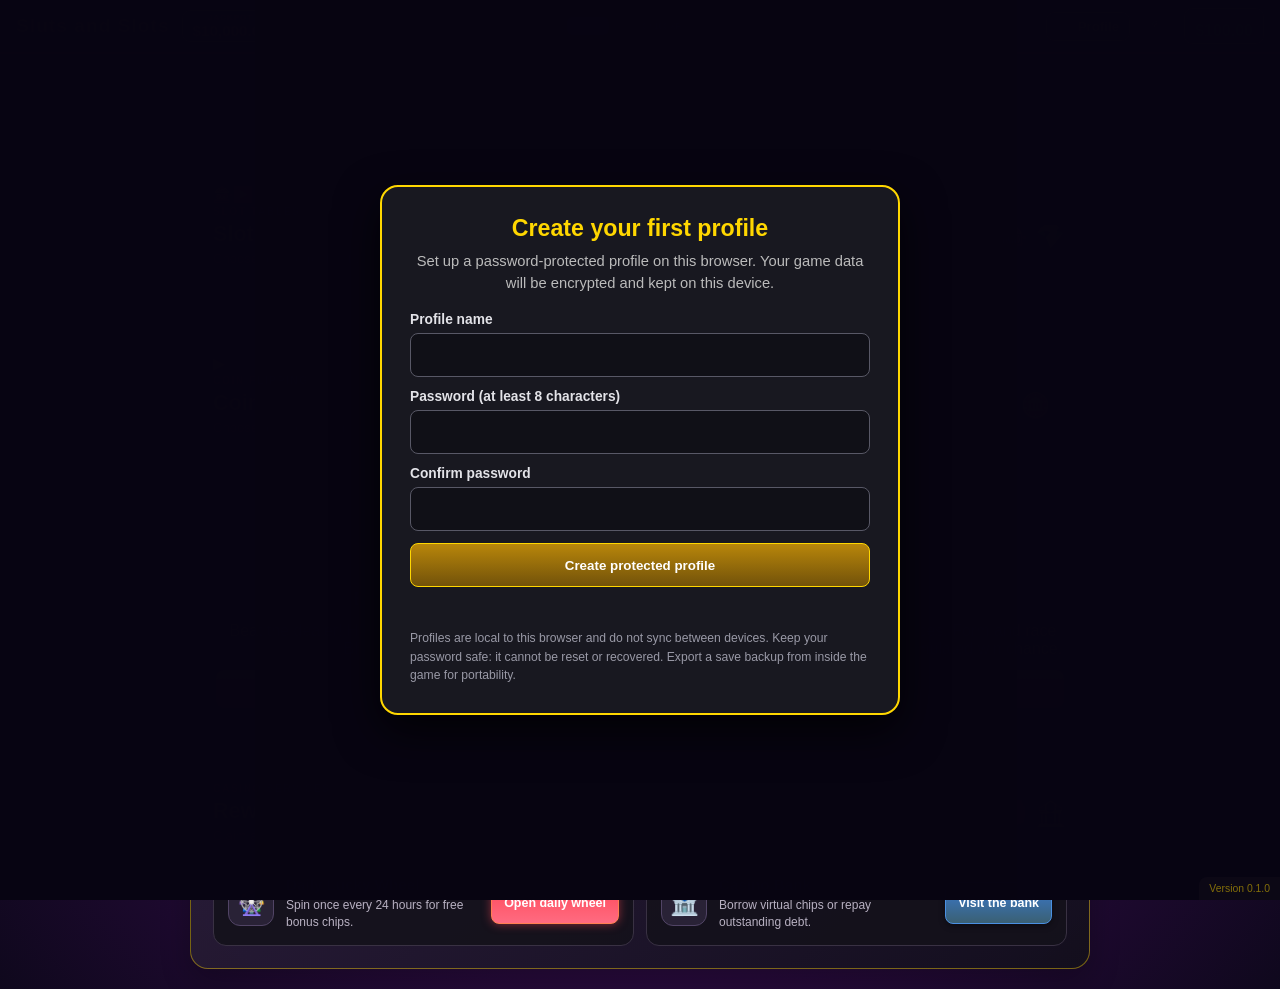
==== index.html @ 68a8cbb8 "version corner" ====
<!DOCTYPE html>
<html lang="en">
<head>
  <!-- Keep the public entry point at the repository root for GitHub Pages. Deferred scripts execute in this order after HTML parsing, so each global API exists before its dependants and before app.js boots. -->
  <meta charset="UTF-8">
  <meta name="viewport" content="width=device-width, initial-scale=1.0, maximum-scale=1.0, user-scalable=no">
  <title>S&S Casino Hub — Simulated Racing</title>
  <link rel="stylesheet" href="src/css/style.css?v=coin-room-20261018">
  <script src="src/js/models.js?v=local-games-20261018" defer></script>
  <script src="src/js/local-save.js?v=local-games-20261018" defer></script>
  <script src="src/js/profiles.js?v=local-games-20261018" defer></script>
  <script src="src/js/race-engine.js?v=local-games-20261018" defer></script>
  <script src="src/js/slot-bet-rules.js?v=local-games-20261018" defer></script>
  <script src="src/js/slot-templates.js?v=slot-themes-20261016" defer></script>
  <script src="src/js/slot-outcomes.js?v=local-games-20261018" defer></script>
  <script src="src/js/game-rules.js?v=local-games-20261018" defer></script>
  <script src="src/js/accomplishments.js?v=local-games-20261018" defer></script>
  <script src="src/js/app.js?v=local-games-20261018" defer></script>
</head>
<body>

  <!-- Fullscreen Particle FX Canvas -->
  <canvas id="fx-canvas"></canvas>

  <div id="startup-overlay" class="startup-overlay" role="status" aria-live="polite">
    <div class="startup-card">
      <span class="startup-spinner" aria-hidden="true"></span>
      <span id="startup-message">Loading your local save…</span>
    </div>
  </div>

  <div id="profile-gate" class="profile-gate" role="dialog" aria-modal="true" aria-labelledby="profile-gate-title">
    <div class="profile-card">
      <div id="profile-gate-content"></div>
    </div>
  </div>

  <!-- Global Casino Header -->
  <header class="global-bar">
    <div class="logo-area">
      <div class="logo-title">Sluts and Slots</div>
      <!-- Progressive Jackpot Ticker moved right under the title for compactness -->
      <div class="jackpot-ticker-container">
        <span class="jackpot-label">JACKPOT</span>
        <span id="global-jackpot" class="jackpot-amount">$10,000.00</span>
      </div>
    </div>

    <!-- XP Level & Progress Header Widget -->
    <div class="xp-header-widget">
      <div class="level-badge" id="player-level-badge">LVL 1</div>
      <div class="xp-bar-container">
        <div class="xp-bar-fill" id="xp-bar-fill" style="width: 0%;"></div>
        <span class="xp-bar-text" id="xp-bar-text">0 / 100 XP</span>
      </div>
      <span class="vip-tier-tag" id="vip-tier-tag">BRONZE</span>
    </div>

    <div class="header-right">
      <button id="btn-profile-manager" class="profile-header-btn" type="button" aria-label="Switch local profile">👤 <span id="active-profile-name">Profile</span></button>
      <button id="btn-open-settings" class="icon-btn" type="button" title="Casino Settings">⚙️</button>
      <div class="wallet-display">
        <span class="wallet-label">BALANCE</span>
          <span id="global-balance" class="wallet-amount">$100.00</span>
      </div>
    </div>
  </header>

  <aside id="race-result-notice" class="race-result-notice hidden-view" role="status" aria-live="polite">
    <p id="race-result-notice-text"></p>
    <div class="race-result-actions">
      <button id="btn-view-race-results" class="race-result-action-btn" type="button">View race results</button>
      <button id="btn-dismiss-race-result" class="race-result-dismiss-btn" type="button">Dismiss</button>
    </div>
  </aside>

  <!-- LOCAL SAVE CONTROLS -->
  <div id="modal-local-save" class="modal-overlay hidden-view" role="dialog" aria-modal="true" aria-labelledby="local-save-title">
    <div class="modal-card local-save-modal-card">
      <button id="btn-close-local-save" class="modal-close-btn" type="button" aria-label="Close local save dialog">&times;</button>
      <h2 id="local-save-title">💾 LOCAL SAVE</h2>
      <p class="modal-subtitle">Game progress and preferences stay on this device.</p>
      <div id="local-save-status" class="local-save-status" aria-live="polite" data-state="local">Saved automatically in this browser.</div>
      <div class="local-save-actions">
        <button id="btn-link-save-file" class="local-save-action-btn" type="button">Choose / link a save file</button>
        <button id="btn-export-save" class="local-save-secondary-btn" type="button">Download save backup</button>
        <button id="btn-import-save" class="local-save-secondary-btn" type="button">Import save file</button>
        <button id="btn-recover-legacy-save" class="local-save-secondary-btn hidden-view" type="button">Recover older local profile</button>
        <input id="local-save-import-input" type="file" accept=".json,application/json" hidden>
      </div>
      <p class="local-save-note">Browser saves are automatic on this device. On supported desktop browsers, link a JSON file to keep it updated automatically. Otherwise, download a backup and import it when needed.</p>
    </div>
  </div>

  <!-- DAILY WHEEL MODAL OVERLAY -->
  <div id="modal-wheel" class="modal-overlay hidden-view">
    <div class="modal-card wheel-modal-card">
      <button id="btn-close-wheel" class="modal-close-btn">&times;</button>
      <h2>🎡 DAILY LUCKY WHEEL</h2>
      <p class="modal-subtitle">Spin once every 24 hours to claim free bonus chips!</p>

      <div class="wheel-stage-container">
        <div class="wheel-pointer">▼</div>
        <canvas id="wheel-canvas" width="320" height="320"></canvas>
      </div>

      <div class="wheel-action-area">
        <div id="wheel-cooldown-timer" class="cooldown-badge hidden-view">NEXT SPIN IN: 23:59:59</div>
        <button id="btn-spin-wheel" class="spin-wheel-btn">SPIN WHEEL NOW</button>
      </div>
    </div>
  </div>

  <!-- SETTINGS MODAL OVERLAY -->
  <div id="modal-settings" class="modal-overlay hidden-view">
    <div class="modal-card">
      <button id="btn-close-settings" class="modal-close-btn">&times;</button>
      <h2>⚙️ CASINO SETTINGS</h2>
      <p class="modal-subtitle">Customize sound effects and visual appearance.</p>

      <div class="settings-section">
        <h3>🔊 AUDIO MIXER</h3>
        <div class="setting-row">
          <label for="slider-volume">Master Volume</label>
          <div class="volume-control">
            <input type="range" id="slider-volume" min="0" max="100" value="80">
            <span id="volume-display-val">80%</span>
          </div>
        </div>
        <div class="setting-row">
          <label>Mute Sound Effects</label>
          <button id="btn-toggle-mute" class="toggle-btn">MUTE: OFF</button>
        </div>
      </div>

      <div class="settings-section">
        <h3>🎨 VISUAL THEME</h3>
        <div class="theme-selector-grid">
          <button class="theme-btn active-theme" data-theme="vegas">
            <span class="theme-swatch swatch-vegas"></span>
            Vegas Purple
          </button>
          <button class="theme-btn" data-theme="midnight">
            <span class="theme-swatch swatch-midnight"></span>
            Midnight Dark
          </button>
          <button class="theme-btn" data-theme="gold">
            <span class="theme-swatch swatch-gold"></span>
            High Roller Gold
          </button>
          <button class="theme-btn" data-theme="money">
            <span class="theme-swatch swatch-money"></span>
            Money Green
          </button>
        </div>
      </div>

      <div class="settings-section settings-reset-section">
        <h3>🛠️ CASINO DATA</h3> 
        <div class="data-row">
          <p class="settings-reset-note">Local save file import or export. Bind a file to save data to.</p>
          <button id="btn-open-local-save" class="settings-reset-btn reset-data-btn" aria-label="Manage local saves">💾 SAVE</button>
        </div>
        <hr class="settings-hr">
        <div class="data-row">
          <p class="settings-reset-note">Reset your balance, credit, debt, level, XP, and the shared jackpot. Your profile, settings, race progress, and daily-wheel cooldown will stay intact.</p>
          <button id="btn-reset-data" class="reset-data-btn settings-reset-btn" type="button" title="Reset casino data">🔄 Reset casino data</button>
        </div>
      </div>
    </div>
  </div>

  <!-- BANK MODAL OVERLAY -->
  <div id="modal-bank" class="modal-overlay hidden-view">
    <div class="modal-card">
      <button id="btn-close-bank" class="modal-close-btn">&times;</button>
      <h2>🏦 CASINO BANK & LOAN VAULT</h2>
      <p class="modal-subtitle">Borrow extra funds or repay your outstanding debt.</p>

      <div class="bank-stats-grid">
        <div class="bank-stat-card">
          <span class="stat-label">OUTSTANDING DEBT</span>
          <span id="bank-debt-display" class="stat-value debt-color">$0.00</span>
        </div>
        <div class="bank-stat-card">
          <span class="stat-label">CREDIT LIMIT</span>
          <span id="bank-credit-display" class="stat-value">$2,000.00</span>
        </div>
        <div class="bank-stat-card">
          <span class="stat-label">INTEREST RATE</span>
          <span class="stat-value">10%</span>
        </div>
      </div>

      <div class="bank-actions-container">
        <div class="bank-action-box">
          <h3>BORROW CASH</h3>
          <p>Get instant chip credit (10% flat fee added to debt).</p>
          <div class="action-inputs">
            <button class="btn-preset-loan" data-amount="100">+$100</button>
            <button class="btn-preset-loan" data-amount="250">+$250</button>
            <button class="btn-preset-loan" data-amount="500">+$500</button>
          </div>
        </div>

        <div class="bank-action-box">
          <h3>REPAY DEBT</h3>
          <p>Deduct debt balance from your current wallet.</p>
          <div class="action-inputs">
            <button id="btn-repay-100" class="btn-repay">Pay $100</button>
            <button id="btn-repay-all" class="btn-repay btn-repay-max">Pay All Debt</button>
          </div>
        </div>
      </div>
    </div>
  </div>

  <main id="app-container">
    
    <!-- The lobby groups every slot choice in one dedicated room; the general game grid below is reserved for non-slot tables. -->
    <section id="view-lobby" class="view-screen active-view">
      <div class="lobby-header">
        <h2>SELECT A ROOM</h2>
        <p>Pick a room to travel to.</p>
      </div>

      <section class="lobby-slot-room" aria-labelledby="slot-room-title">
        <details>
          <summary>
            <div class="lobby-slot-room-heading">
              <div>
                <p class="lobby-room-kicker">SLOT TABLES</p>
                <h3 id="slot-room-title">Slot Room</h3>
                <p>Choose a three-reel or five-reel machine and its stake level.</p>
              </div>
              <span class="lobby-room-emblem" aria-hidden="true">🎰 💎</span>
            </div>
          </summary>
          <div class="slot-room-grid">
          <!-- The two original high-stakes tables stay hand-authored; themed catalog tables are added to this same grid by slot-templates.js. -->
          <article class="game-card">
            <div class="card-icon" aria-hidden="true">🎰</div>
            <h3>Classic 3-Reel</h3>
            <p>High stakes: $5 minimum. Traditional 3-reel slot machine with wild payouts.</p>
            <button class="play-btn" type="button" data-game="classic-slots">PLAY NOW</button>
          </article>
          <article class="game-card">
            <div class="card-icon" aria-hidden="true">💎</div>
            <h3>5-Reel Gem Quest</h3>
            <p>High stakes: $5 minimum. Five reels, Free Spins, Sticky Wilds &amp; Jackpot.</p>
            <button class="play-btn" type="button" data-game="5reel-slots">PLAY NOW</button>
          </article>
        </div>
        </details>
      </section>

      <!-- These cards intentionally exclude all slot games; their launch buttons share one data-game navigation contract. -->
      <section class="lobby-coin-room" aria-labelledby="coin-room-title">
        <details>
          <summary>
            <div class="lobby-coin-room-heading">
              <div>
                <p class="lobby-room-kicker">COIN FLIPPING</p>
                <h3 id="coin-room-title">Coin Flip Room</h3>
                <p>Choose a three-coin or single-coin game.</p>
              </div>
              <span class="lobby-room-emblem" aria-hidden="true">🪙</span>
            </div>
          </summary>
          <div class="game-grid">
            <!-- Coin Toss Card -->
            <div class="game-card">
              <div class="card-icon">🪙</div>
              <h3>High Roller Coin Toss</h3>
              <p>Double or nothing! Flip the gold coin for instant 2x payouts.</p>
              <button class="play-btn" data-game="coin-toss">PLAY NOW</button>
            </div>
            <div class="game-card">
              <div class="card-icon" aria-hidden="true">3×</div>
              <h3>Three Coin Toss</h3>
              <p>Predict all three coins. Match 2 for 1.5× or all 3 for 3× total return.</p>
              <button class="play-btn" data-game="three-coin-toss">PLAY NOW</button>
            </div>
          </div>
        </details>
      </section>

      <div class="game-grid">
        <!-- Blackjack 21 Card -->
        <div class="game-card">
          <div class="card-icon">🃏</div>
          <h3>Blackjack 21</h3>
          <p>Beat the dealer! Hit, Stand, or Double Down for 3:2 Blackjack payouts.</p>
          <button class="play-btn" data-game="blackjack">PLAY NOW</button>
        </div>

        <!-- Race Card -->
        <div class="game-card">
          <div class="card-icon">🏁</div>
          <h3>Racing</h3>
          <p>Back a horse or car in daytime races. Form and race experience affect each runner's simulated win chance.</p>
          <button class="play-btn" data-game="horse-racing">RACE NOW</button>
        </div>
      </div>

      <section class="lobby-services-room" aria-labelledby="lobby-services-title">
        <div class="lobby-services-heading">
          <div>
            <p class="lobby-room-kicker">CASINO SERVICES</p>
            <h3 id="lobby-services-title">Rewards &amp; Banking Room</h3>
            <p>Claim a daily bonus or manage your virtual-chip credit.</p>
          </div>
          <span class="lobby-room-emblem" aria-hidden="true">🎁 🏦</span>
        </div>
        <div class="lobby-service-grid">
          <article class="lobby-service-card">
            <span class="lobby-service-icon" aria-hidden="true">🎡</span>
            <div class="lobby-service-copy">
              <h4>Daily Lucky Wheel</h4>
              <p>Spin once every 24 hours for free bonus chips.</p>
            </div>
            <button id="btn-open-wheel" class="lobby-service-btn wheel-header-btn" type="button" aria-haspopup="dialog" aria-controls="modal-wheel">Open daily wheel</button>
          </article>
          <article class="lobby-service-card">
            <span class="lobby-service-icon" aria-hidden="true">🏦</span>
            <div class="lobby-service-copy">
              <h4>Casino Bank</h4>
              <p>Borrow virtual chips or repay outstanding debt.</p>
            </div>
            <button id="btn-open-bank" class="lobby-service-btn bank-btn" type="button" aria-haspopup="dialog" aria-controls="modal-bank">Visit the bank</button>
          </article>
        </div>
      </section>
    </section>

    <!-- LOCAL SIMULATED RACING VIEW -->
    <section id="view-horse-racing" class="view-screen hidden-view">
      <button class="back-lobby-btn" type="button">⬅ BACK TO LOBBY</button>
      <div class="slot-machine race-machine">
        <div class="header race-header">
          <h1 id="race-title">Horse Racing</h1>
          <p class="race-local-note">A race every hour from 7 AM–9 PM local time, alternating horse and car • previews and betting open 45 minutes before each start • bets close 5 minutes before • closed overnight • virtual chips only</p>
          <div class="race-mode-switch" role="group" aria-label="Alternating hourly race schedule">
            <span data-race-type="horse">🏇 Horse Racing · 7 AM, then every 2 hours</span>
            <span data-race-type="car">🏎️ Car Racing · 8 AM, then every 2 hours</span>
          </div>
          <div id="race-status" class="status-banner status-spinning" role="status" aria-live="polite">Loading the next local race…</div>
        </div>

        <div class="race-info-strip" aria-label="Race details">
          <div class="race-info-item"><span>BETTING FOR</span><strong id="race-number">—</strong></div>
          <div class="race-info-item"><span>PHASE</span><strong id="race-phase-label">—</strong></div>
          <div class="race-info-item"><span>STARTS IN</span><strong id="race-countdown">—</strong></div>
          <div class="race-info-item"><span>NEXT LOCAL START</span><strong id="race-start-time">—</strong></div>
          <!--<div class="race-info-item"><span>SPRINT LENGTH</span><strong id="race-duration">—</strong></div>-->
        </div>

        <div class="race-stage">
          <div class="race-track-heading"><span id="race-track-caption">NEXT RACE PREVIEW</span><span class="race-finish-label">FINISH</span></div>
          <div id="race-track" class="race-track" aria-label="Animated simulated race track"></div>
        </div>

        <div class="race-betting-panel">
          <div class="race-panel-heading">
            <h2>Choose a winner</h2>
            <p id="race-target-text">Choose a runner. Betting closes five minutes before the race starts.</p>
          </div>
          <div id="race-runner-list" class="race-runner-list" role="group" aria-label="Choose a horse to win"></div>
        </div>

        <div class="dashboard race-dashboard">
          <div class="card">
            <span class="label">Win Bet</span>
            <div class="bet-controls">
              <button id="btn-race-minus" class="btn-small" type="button" aria-label="Decrease race bet">−</button>
              <span id="race-bet-display" class="value">$10.00</span>
              <button id="btn-race-plus" class="btn-small" type="button" aria-label="Increase race bet">+</button>
            </div>
          </div>
          <div class="card race-return-card">
            <span class="label">Potential total return</span>
            <span id="race-estimated-return" class="value">$0.00</span>
          </div>
        </div>

        <div class="actions race-actions">
          <button id="btn-race-clear" class="btn-small" type="button">Clear bet</button>
          <button id="btn-race-max" class="max-btn" type="button">MAX BET</button>
          <button id="btn-race-bet" class="spin-btn" type="button" disabled>SELECT A HORSE</button>
        </div>
        <p id="race-ticket-note" class="race-ticket-note" role="status" aria-live="polite">One open ticket at a time across both circuits. Your stake is virtual chips only.</p>
        <p class="race-odds-note">Horse races field 6 runners and car races field 8 from expanding stables. Starts and wins affect future simulated ability and displayed win chances. Odds show total return including your stake. Race schedules and results use this device's local clock; there is no live sports feed.</p>
      </div>
    </section>

    <!-- BLACKJACK 21 VIEW -->
    <section id="view-blackjack" class="view-screen hidden-view">
      <button class="back-lobby-btn">⬅ BACK TO LOBBY</button>
      
      <div class="slot-machine blackjack-table">
        <div class="header">
          <h1>Blackjack 21</h1>
          <div id="status-bj" class="status-banner">PLACE YOUR BET TO DEAL</div>
        </div>

        <!-- Felt Play Table Area -->
        <div class="felt-table">
          <!-- Dealer Area -->
          <div class="hand-section">
            <div class="hand-header">
              <span>DEALER HAND</span>
              <span id="bj-dealer-score" class="score-badge">0</span>
            </div>
            <div id="bj-dealer-cards" class="cards-container"></div>
          </div>

          <!-- Divider Line -->
          <div class="table-divider"><span>BLACKJACK PAYS 3 TO 2 — DEALER MUST STAND ON 17</span></div>

          <!-- Player Area -->
          <div class="hand-section">
            <div class="hand-header">
              <span>YOUR HAND</span>
              <span id="bj-player-score" class="score-badge">0</span>
            </div>
            <div id="bj-player-cards" class="cards-container"></div>
          </div>
        </div>

        <!-- Controls Dashboard -->
        <div class="dashboard">
          <div class="card">
            <span class="label">Current Bet</span>
            <div class="bet-controls">
              <button id="btn-bj-minus" class="btn-small">-</button>
              <span id="bet-bj-display" class="value">$10</span>
              <button id="btn-bj-plus" class="btn-small">+</button>
              <button id="btn-bj-max" class="max-btn" type="button">MAX</button>
              <button id="btn-bj-clear" class="btn-small" type="button">Clear bet</button>
            </div>
          </div>
        </div>

        <div class="actions">
          <button id="btn-bj-deal" class="spin-btn">DEAL HAND</button>
          <button id="btn-bj-hit" class="action-btn-green hidden-view">HIT</button>
          <button id="btn-bj-stand" class="action-btn-red hidden-view">STAND</button>
          <button id="btn-bj-double" class="action-btn-gold hidden-view">DOUBLE DOWN</button>
        </div>
      </div>
    </section>

    <!-- COIN TOSS ROOM -->
    <section id="view-coin-toss" class="view-screen hidden-view">
      <button class="back-lobby-btn">⬅ BACK TO LOBBY</button>
      
      <div class="slot-machine coin-toss-machine">
        <div class="header">
          <h1>Coin Toss</h1>
          <div id="status-coin" class="status-banner">PICK HEADS OR TAILS</div>
        </div>

        <div class="coin-stage">
          <div id="coin-element" class="coin">
            <div class="coin-face coin-heads">🪙<br><span>HEADS</span></div>
            <div class="coin-face coin-tails">👑<br><span>TAILS</span></div>
          </div>
        </div>

        <div class="choice-selector">
          <button id="btn-pick-heads" data-coin-index="0" data-coin-choice="HEADS" class="choice-btn active-choice">HEADS (2x)</button>
          <button id="btn-pick-tails" data-coin-index="0" data-coin-choice="TAILS" class="choice-btn">TAILS (2x)</button>
        </div>

        <div class="dashboard">
          <div class="card">
            <span class="label">Current Bet</span>
            <div class="bet-controls">
              <button id="btn-coin-minus" class="btn-small">-</button>
              <span id="bet-coin-display" class="value">$10</span>
              <button id="btn-coin-plus" class="btn-small">+</button>
              <button id="btn-coin-clear" class="btn-small" type="button">Clear bet</button>
            </div>
          </div>
        </div>

        <div class="actions">
          <button id="btn-coin-max" class="max-btn">MAX</button>
          <button id="btn-coin-flip" class="spin-btn">FLIP COIN</button>
        </div>
      </div>
    </section>
    
    <section id="view-three-coin-toss" class="view-screen hidden-view">
      <button class="back-lobby-btn">⬅ BACK TO LOBBY</button>
      
      <div class="slot-machine three-coin-toss-machine">
        <div class="header">
          <h1>3x Coin Toss</h1>
          <div id="status-three-coin" class="status-banner">PREDICT ALL THREE COINS</div>
        </div>

        <div class="three-coin-stage">
          <div id="coin-a-element" class="coin">
            <div class="coin-face coin-heads">🪙<br><span>HEADS</span></div>
            <div class="coin-face coin-tails">👑<br><span>TAILS</span></div>
          </div>
          <div id="coin-b-element" class="coin">
            <div class="coin-face coin-heads">🪙<br><span>HEADS</span></div>
            <div class="coin-face coin-tails">👑<br><span>TAILS</span></div>
          </div>
          <div id="coin-c-element" class="coin">
            <div class="coin-face coin-heads">🪙<br><span>HEADS</span></div>
            <div class="coin-face coin-tails">👑<br><span>TAILS</span></div>
          </div>
        </div>

        <p class="game-rules-note">Predict each coin, then flip all three. 0–1 correct: no return. 2 correct: 1.5× total return. 3 correct: 3× total return. Returns include your stake; the payout doubles from 2 to 3 correct.</p>
        <div class="three-coin-choices">
          <fieldset><legend>Coin 1</legend><button type="button" class="choice-btn" data-coin-index="0" data-coin-choice="HEADS" aria-pressed="false">Heads</button><button type="button" class="choice-btn" data-coin-index="0" data-coin-choice="TAILS" aria-pressed="false">Tails</button></fieldset>
          <fieldset><legend>Coin 2</legend><button type="button" class="choice-btn" data-coin-index="1" data-coin-choice="HEADS" aria-pressed="false">Heads</button><button type="button" class="choice-btn" data-coin-index="1" data-coin-choice="TAILS" aria-pressed="false">Tails</button></fieldset>
          <fieldset><legend>Coin 3</legend><button type="button" class="choice-btn" data-coin-index="2" data-coin-choice="HEADS" aria-pressed="false">Heads</button><button type="button" class="choice-btn" data-coin-index="2" data-coin-choice="TAILS" aria-pressed="false">Tails</button></fieldset>
        </div>
        <div class="dashboard">
          <div class="card">
            <span class="label">Current Bet</span>
            <div class="bet-controls">
              <button id="btn-three-coin-minus" class="btn-small">-</button>
              <span id="bet-three-coin-display" class="value">$10</span>
              <button id="btn-three-coin-plus" class="btn-small">+</button>
              <button id="btn-three-coin-clear" class="btn-small">Clear Bet</button>
            </div>
          </div>
        </div>

        <div class="actions">
          <button id="btn-three-coin-max" class="max-btn">MAX</button>
          <button id="btn-three-coin-flip" class="spin-btn">FLIP COINS</button>
        </div>
      </div>
    </section>


    <!-- 5-REEL SLOTS VIEW -->
    <section id="view-5reel-slots" class="view-screen hidden-view">
      <button class="back-lobby-btn">⬅ BACK TO LOBBY</button>
      
      <div class="slot-machine slot-5reel">
        <div class="header">
          <h1>Gem Quest 5x3</h1>
          <p class="slot-theme-stakes">HIGH STAKES · $5 MINIMUM</p>
          <div id="status-5reel" class="status-banner" data-slot-status>PRESS SPIN TO PLAY</div>
        </div>

        <div id="bonus-hud-5reel" class="bonus-hud hidden-view" data-slot-bonus-hud>
          <div class="bonus-stat">FREE SPINS: <span id="fs-remaining-count" data-slot-fs-count>0</span></div>
          <div class="bonus-stat">BONUS WIN: <span id="fs-total-win" data-slot-fs-win>$0.00</span></div>
        </div>

        <div class="reels-viewport-5reel">
          <div class="reel-5reel" id="reel5-0"><div class="strip"></div></div>
          <div class="reel-5reel" id="reel5-1"><div class="strip"></div></div>
          <div class="reel-5reel" id="reel5-2"><div class="strip"></div></div>
          <div class="reel-5reel" id="reel5-3"><div class="strip"></div></div>
          <div class="reel-5reel" id="reel5-4"><div class="strip"></div></div>
        </div>

        <div class="dashboard">
          <div class="card">
            <span class="label">Total stake · 10 paylines</span>
            <div class="bet-controls">
              <button id="btn5-minus" class="btn-small" data-slot-minus type="button" aria-label="Decrease bet">-</button>
              <span id="bet5-display" class="value" data-slot-bet>$10.00</span>
              <button id="btn5-plus" class="btn-small" data-slot-plus type="button" aria-label="Increase bet">+</button>
            </div>
          </div>
        </div>

        <div class="actions">
          <button id="btn5-max" class="max-btn" data-slot-max type="button">MAX</button>
          <button id="btn5-spin" class="spin-btn" data-slot-spin type="button">SPIN</button>
        </div>
      </div>
    </section>

    <!-- CLASSIC SLOTS VIEW -->
    <section id="view-classic-slots" class="view-screen hidden-view">
      <button class="back-lobby-btn">⬅ BACK TO LOBBY</button>
      
      <div class="slot-machine">
        <div class="header">
          <h1>Classic 3-Reel</h1>
          <p class="slot-theme-stakes">HIGH STAKES · $5 MINIMUM</p>
          <div id="status" class="status-banner" data-slot-status>PRESS SPIN TO PLAY</div>
        </div>

        <div class="reels-viewport">
          <div class="payline-overlay"></div>
          <div class="reel" id="reel-0"><div class="strip"></div></div>
          <div class="reel" id="reel-1"><div class="strip"></div></div>
          <div class="reel" id="reel-2"><div class="strip"></div></div>
        </div>

        <div class="dashboard">
          <div class="card">
            <span class="label">Current Bet</span>
            <div class="bet-controls">
              <button id="btn-minus" class="btn-small" data-slot-minus type="button" aria-label="Decrease bet">-</button>
              <span id="bet-display" class="value" data-slot-bet>$10.00</span>
              <button id="btn-plus" class="btn-small" data-slot-plus type="button" aria-label="Increase bet">+</button>
            </div>
          </div>
        </div>

        <div class="actions">
          <button id="btn-max" class="max-btn" data-slot-max type="button">MAX</button>
          <button id="btn-spin" class="spin-btn" data-slot-spin type="button">SPIN</button>
        </div>
      </div>
    </section>

  </main>

  <template id="slot-template-classic">
    <section>
      <button class="back-lobby-btn" type="button">⬅ BACK TO LOBBY</button>
      <div class="slot-machine theme-slot-machine">
        <div class="header">
          <h1 data-slot-title></h1>
          <p class="slot-theme-stakes" data-slot-stakes></p>
          <div class="status-banner" data-slot-status role="status" aria-live="polite"></div>
        </div>
        <div class="reels-viewport">
          <div class="payline-overlay"></div>
          <div class="reel"><div class="strip"></div></div>
          <div class="reel"><div class="strip"></div></div>
          <div class="reel"><div class="strip"></div></div>
        </div>
        <div class="dashboard">
          <div class="card">
            <span class="label">Total stake · 5 paylines</span>
            <div class="bet-controls">
              <button class="btn-small" data-slot-minus type="button" aria-label="Decrease bet">−</button>
              <span class="value" data-slot-bet></span>
              <button class="btn-small" data-slot-plus type="button" aria-label="Increase bet">+</button>
            </div>
          </div>
        </div>
        <div class="actions">
          <button class="max-btn" data-slot-max type="button">MAX</button>
          <button class="spin-btn" data-slot-spin type="button">SPIN</button>
        </div>
      </div>
    </section>
  </template>

  <template id="slot-template-gem-quest">
    <section>
      <button class="back-lobby-btn" type="button">⬅ BACK TO LOBBY</button>
      <div class="slot-machine slot-5reel theme-slot-machine">
        <div class="header">
          <h1 data-slot-title></h1>
          <p class="slot-theme-stakes" data-slot-stakes></p>
          <div class="status-banner" data-slot-status role="status" aria-live="polite"></div>
        </div>
        <div class="bonus-hud hidden-view" data-slot-bonus-hud>
          <div class="bonus-stat">FREE SPINS: <span data-slot-fs-count>0</span></div>
          <div class="bonus-stat">BONUS WIN: <span data-slot-fs-win>$0.00</span></div>
        </div>
        <div class="reels-viewport-5reel">
          <div class="reel-5reel"><div class="strip"></div></div>
          <div class="reel-5reel"><div class="strip"></div></div>
          <div class="reel-5reel"><div class="strip"></div></div>
          <div class="reel-5reel"><div class="strip"></div></div>
          <div class="reel-5reel"><div class="strip"></div></div>
        </div>
        <div class="dashboard">
          <div class="card">
            <span class="label">Total stake · 10 paylines</span>
            <div class="bet-controls">
              <button class="btn-small" data-slot-minus type="button" aria-label="Decrease bet">−</button>
              <span class="value" data-slot-bet></span>
              <button class="btn-small" data-slot-plus type="button" aria-label="Increase bet">+</button>
            </div>
          </div>
        </div>
        <div class="actions">
          <button class="max-btn" data-slot-max type="button">MAX</button>
          <button class="spin-btn" data-slot-spin type="button">SPIN</button>
        </div>
      </div>
    </section>
  </template>

  <div class="splash-modal hidden-view" id="splash-modal" role="dialog" aria-modal="true" aria-labelledby="splash-title">
    <img src="assets/splash.png" alt="" class="splash-logo" id="splash-logo" />
    <div class="splash-copy">
      <p class="splash-kicker">Welcome To</p>
      <h1 id="splash-title">Sluts &amp; Slots Casino</h1>
      <p class="splash-tagline">Slots · table games · racing</p>
      <p class="splash-disclaimer">Just-for-fun play</p>
    </div>
    <button class="splash-skip" id="btn-skip-splash" type="button">Skip intro</button>
  </div>

  <footer class="casino-footer">
    <p class="version-corner" id="version-corner">Version 0.1.0</p>
  </footer>

</body>
</html>
---- src/css/style.css ----
/* Theme tokens centralize repeated colors and reel sizes so palette changes do not rewrite every component. */
:root {
  --gold-primary: #ffd700;
  --gold-dark: #b8860b;
  --bg-primary: radial-gradient(circle, #4a0d66 0%, #0f081d 100%);
  --panel-bg: #1e1e24;
  --header-bg: #0a0514;
  --symbol-size-3reel: 90px;
  --symbol-size-5reel: 70px;
  --spin-duration: 1200ms;
  --spin-target-y: 0px;
}

/* Theme overrides replace shared tokens only; components inherit the selected palette automatically. */
body[data-theme="midnight"] {
  --gold-primary: #00d2d3;
  --gold-dark: #00838f;
  --bg-primary: radial-gradient(circle, #1a202c 0%, #0d1117 100%);
  --panel-bg: #161b22;
  --header-bg: #090d12;
}

body[data-theme="gold"] {
  --gold-primary: #ffe066;
  --gold-dark: #cc9900;
  --bg-primary: radial-gradient(circle, #3d2b1f 0%, #170d07 100%);
  --panel-bg: #291c14;
  --header-bg: #120a05;
}

body[data-theme="money"] {
  --gold-primary: #4eec5c;
  --gold-dark: #039634;
  --bg-primary: radial-gradient(circle, #5b7e4f 0%, #1f3d21 100%);
  --panel-bg: #08250d;
  --header-bg: #495b4b;
}

/* A predictable border-box reset makes card dimensions and responsive grids easier to calculate. */
* {
  box-sizing: border-box;
  margin: 0;
  padding: 0;
  font-family: 'Segoe UI', Tahoma, Geneva, Verdana, sans-serif;
}

body {
  background: var(--bg-primary);
  color: #fff;
  min-height: 100vh;
  display: flex;
  flex-direction: column;
  overflow-x: hidden;
  transition: background 0.3s ease;
}

#fx-canvas {
  position: fixed;
  top: 0;
  left: 0;
  width: 100vw;
  height: 100vh;
  pointer-events: none;
  z-index: 999;
}

/* The flex header wraps instead of pushing the balance and settings controls off narrow screens. */
.global-bar {
  background: var(--header-bg);
  border-bottom: 2px solid var(--gold-dark);
  padding: 8px 16px;
  display: flex;
  justify-content: space-between;
  align-items: center;
  box-shadow: 0 4px 15px rgba(0,0,0,0.5);
  z-index: 100;
  gap: 16px;
  flex-wrap: wrap;
}

.logo-area {
  display: flex;
  align-items: center;
  gap: 12px;
}

.logo-title {
  font-size: 1.2rem;
  font-weight: 900;
  color: var(--gold-primary);
  letter-spacing: 1px;
}

.wheel-header-btn {
  background: linear-gradient(180deg, #ff4757 0%, #ff6b81 100%);
  color: #fff;
  border: 1px solid #ff7f50;
  border-radius: 8px;
  padding: 6px 10px;
  font-weight: bold;
  cursor: pointer;
  box-shadow: 0 0 10px rgba(255, 71, 87, 0.5);
  animation: pulse-bonus 1.8s infinite alternate;
}

@keyframes pulse-bonus {
  0% { transform: scale(1); }
  100% { transform: scale(1.04); box-shadow: 0 0 15px rgba(255, 71, 87, 0.8); }
}

.xp-header-widget {
  display: flex;
  align-items: center;
  gap: 8px;
  background: #151022;
  border: 1px solid #3d345a;
  padding: 4px 10px;
  border-radius: 10px;
}

.level-badge {
  background: linear-gradient(135deg, #e056fd, #686de0);
  color: #fff;
  font-weight: 900;
  font-size: 0.7rem;
  padding: 3px 6px;
  border-radius: 5px;
  box-shadow: 0 0 6px rgba(224, 86, 253, 0.5);
}

.xp-bar-container {
  width: 90px;
  height: 12px;
  background: #090610;
  border: 1px solid #444;
  border-radius: 6px;
  position: relative;
  overflow: hidden;
}

.xp-bar-fill {
  height: 100%;
  background: linear-gradient(90deg, #4eef90, #20bf6b);
  width: 0%;
  transition: width 0.3s ease;
}

.xp-bar-text {
  position: absolute;
  top: 50%;
  left: 50%;
  transform: translate(-50%, -50%);
  font-size: 0.52rem;
  font-weight: bold;
  color: #fff;
  text-shadow: 0 0 3px #000;
  white-space: nowrap;
}

.vip-tier-tag {
  font-size: 0.6rem;
  font-weight: 900;
  color: var(--gold-primary);
  letter-spacing: 0.5px;
}

.jackpot-ticker-container {
  background: radial-gradient(circle, #8a1313 0%, #300000 100%);
  border: 1px solid var(--gold-primary);
  border-radius: 8px;
  padding: 2px 10px;
  display: flex;
  flex-direction: column;
  align-items: center;
  box-shadow: 0 0 8px rgba(255, 215, 0, 0.4);
  animation: pulse-jackpot 2s infinite alternate;
}

@keyframes pulse-jackpot {
  0% { transform: scale(1); box-shadow: 0 0 8px rgba(255, 215, 0, 0.3); }
  100% { transform: scale(1.02); box-shadow: 0 0 14px rgba(255, 215, 0, 0.7); }
}

.jackpot-label { font-size: 0.5rem; color: #ffcccc; letter-spacing: 1px; font-weight: bold; }
.jackpot-amount { font-size: 0.95rem; font-weight: 900; color: var(--gold-primary); }

.header-right {
  display: flex;
  align-items: center;
  gap: 8px;
}

.icon-btn {
  background: #2a2a35;
  border: 1px solid #555;
  color: #fff;
  padding: 6px 8px;
  border-radius: 8px;
  cursor: pointer;
  font-size: 1rem;
}

.icon-btn:hover { background: #444; }

.bank-btn {
  background: linear-gradient(180deg, #3a7bd5 0%, #3a6073 100%);
  color: #fff;
  border: 1px solid #4a90e2;
  border-radius: 8px;
  padding: 6px 12px;
  font-weight: bold;
  cursor: pointer;
  box-shadow: 0 2px 6px rgba(0, 0, 0, 0.4);
}

.bank-btn:hover { background: #4a90e2; }

.wallet-display {
  background: #171026;
  border: 1px solid var(--gold-primary);
  border-radius: 8px;
  padding: 3px 10px;
  display: flex;
  flex-direction: column;
  align-items: flex-end;
}

.wallet-label { font-size: 0.55rem; color: #aaa; letter-spacing: 0.5px; }
.wallet-amount { font-size: 1rem; font-weight: bold; color: #4eef90; }

.reset-data-btn {
  background: #2a2a35;
  border: 1px solid #555;
  color: #fff;
  padding: 6px 8px;
  border-radius: 8px;
  cursor: pointer;
  font-size: 1rem;
}

.reset-data-btn:hover {
  background: #444;
  border-color: #777;
}

/* Modal Overlay Styling */
/* Shared fixed overlays keep settings, saves, wheel, and bank dialogs visually consistent. */
.modal-overlay {
  position: fixed;
  top: 0;
  left: 0;
  width: 100vw;
  height: 100vh;
  background: rgba(0, 0, 0, 0.8);
  backdrop-filter: blur(5px);
  z-index: 1000;
  display: flex;
  justify-content: center;
  align-items: center;
  padding: 20px;
}

.modal-card {
  background: #181820;
  border: 3px solid var(--gold-primary);
  border-radius: 20px;
  width: 100%;
  max-width: 550px;
  padding: 28px;
  position: relative;
  box-shadow: 0 10px 30px rgba(0, 0, 0, 0.8);
}

.wheel-modal-card {
  max-width: 440px;
  display: flex;
  flex-direction: column;
  align-items: center;
}

.modal-close-btn {
  position: absolute;
  top: 15px;
  right: 20px;
  background: none;
  border: none;
  color: #aaa;
  font-size: 2rem;
  cursor: pointer;
}

.modal-close-btn:hover { color: #fff; }

.modal-card h2 { color: var(--gold-primary); text-align: center; font-size: 1.5rem; margin-bottom: 4px; }
.modal-subtitle { text-align: center; color: #aaa; font-size: 0.85rem; margin-bottom: 20px; }

/* Wheel Canvas Stage */
.wheel-stage-container {
  position: relative;
  width: 320px;
  height: 320px;
  margin-bottom: 20px;
  display: flex;
  justify-content: center;
  align-items: center;
}

.wheel-pointer {
  position: absolute;
  top: -10px;
  left: 50%;
  transform: translateX(-50%);
  font-size: 2rem;
  color: var(--gold-primary);
  z-index: 10;
  text-shadow: 0 2px 5px rgba(0,0,0,0.8);
}

#wheel-canvas {
  border-radius: 50%;
  border: 6px solid var(--gold-primary);
  box-shadow: 0 0 20px rgba(255, 215, 0, 0.4);
}

.wheel-action-area {
  width: 100%;
  display: flex;
  flex-direction: column;
  align-items: center;
  gap: 10px;
}

.cooldown-badge {
  background: #2a1c1c;
  border: 1px solid #ff4d4d;
  color: #ff6b6b;
  padding: 8px 16px;
  border-radius: 8px;
  font-weight: bold;
  font-size: 0.9rem;
}

.spin-wheel-btn {
  width: 100%;
  background: linear-gradient(180deg, #ffd700 0%, #b8860b 100%);
  color: #000;
  border: none;
  padding: 14px;
  font-size: 1.2rem;
  font-weight: 900;
  border-radius: 12px;
  cursor: pointer;
}

.spin-wheel-btn:disabled { opacity: 0.5; cursor: not-allowed; }

.settings-section {
  background: #22222d;
  border: 1px solid #333;
  border-radius: 12px;
  padding: 16px;
  margin-bottom: 16px;
  justify-content: center;
}

.settings-hr { margin: 15px; }
.settings-section h3 { font-size: 0.95rem; color: var(--gold-primary); margin-bottom: 12px; }

.setting-row {
  display: flex;
  justify-content: space-between;
  align-items: center;
  margin-bottom: 12px;
}

.setting-row:last-child { margin-bottom: 0; }
.setting-row label { font-size: 0.9rem; color: #ccc; }

.volume-control { display: flex; align-items: center; gap: 10px; }
.volume-control input[type="range"] { accent-color: var(--gold-primary); cursor: pointer; }
.volume-control span { font-size: 0.85rem; color: #aaa; min-width: 40px; text-align: right; }

.toggle-btn {
  background: #333;
  color: #fff;
  border: 1px solid #555;
  padding: 6px 12px;
  border-radius: 6px;
  font-size: 0.85rem;
  cursor: pointer;
  font-weight: bold;
}

.toggle-btn.is-muted { background: #8a1313; border-color: #ff4d4d; color: #ffcccc; }

.theme-selector-grid { display: flex; justify-content: space-around;}

.theme-btn {
  flex: 1;
  background: #181820;
  border: 2px solid #444;
  color: #aaa;
  padding: 10px;
  border-radius: 10px;
  font-size: 0.8rem;
  font-weight: bold;
  cursor: pointer;
  display: flex;
  flex-direction: column;
  align-items: center;
  width: 20%;
  gap: 6px;
}

.theme-btn.active-theme { border-color: var(--gold-primary); color: #fff; background: #282835; }

.theme-swatch { width: 24px; height: 24px; border-radius: 50%; border: 1px solid #fff; }
.swatch-vegas { background: linear-gradient(135deg, #4a0d66, #ffd700); }
.swatch-midnight { background: linear-gradient(135deg, #1a202c, #00d2d3); }
.swatch-gold { background: linear-gradient(135deg, #3d2b1f, #ffe066); }
.swatch-money { background: linear-gradient(135deg, #1f3d21, #4eec5c); }

/* Bank Grid Styling */
.bank-stats-grid {
  display: grid;
  grid-template-columns: repeat(3, 1fr);
  gap: 10px;
  margin-bottom: 24px;
}

.bank-stat-card {
  background: #22222d;
  border: 1px solid #333;
  padding: 12px;
  border-radius: 10px;
  display: flex;
  flex-direction: column;
  align-items: center;
}

.stat-label { font-size: 0.65rem; color: #888; font-weight: bold; margin-bottom: 4px; }
.stat-value { font-size: 1.1rem; font-weight: bold; color: #fff; }
.stat-value.debt-color { color: #ff4d4d; }

.bank-actions-container { display: flex; flex-direction: column; gap: 16px; }

.bank-action-box {
  background: #1e1e28;
  border: 1px solid #333;
  padding: 16px;
  border-radius: 12px;
}

.bank-action-box h3 { font-size: 1rem; color: var(--gold-primary); margin-bottom: 4px; }
.bank-action-box p { font-size: 0.75rem; color: #aaa; margin-bottom: 12px; }

.action-inputs { display: flex; gap: 10px; }

.btn-preset-loan, .btn-repay {
  flex: 1;
  background: #2b2b3a;
  border: 1px solid var(--gold-dark);
  color: var(--gold-primary);
  padding: 10px;
  border-radius: 8px;
  font-weight: bold;
  cursor: pointer;
  transition: background 0.2s;
}

.btn-preset-loan:hover { background: #3b3b4f; }
.btn-repay { background: #223a2b; border-color: #4eef90; color: #4eef90; }
.btn-repay:hover { background: #2c4d39; }
.btn-repay-max { background: #3a2222; border-color: #ff4d4d; color: #ff6b6b; }
.btn-repay-max:hover { background: #4d2c2c; }

#app-container {
  flex: 1;
  display: flex;
  justify-content: center;
  align-items: center;
  padding: 20px;
}

/* Navigation toggles visibility classes on complete views rather than rebuilding game markup. */
.view-screen { width: 100%; max-width: 900px; }
.active-view { display: block; }
.modal-overlay.active-view { display: flex; }
.hidden-view { display: none !important; }

.lobby-header { text-align: center; margin-bottom: 30px; }
.lobby-header h2 { font-size: 2.2rem; color: var(--gold-primary); }
.lobby-header p { color: #ccc; }

/* The lobby's non-slot games use a fluid grid; slot cards have their own sibling grid so the Slot Room remains visually distinct. */
.game-grid {
  display: grid;
  grid-template-columns: repeat(auto-fit, minmax(250px, 1fr));
  gap: 20px;
}

summary::marker {
  content: "🎰▶️";
}

/* Keep the Coin Flip disclosure distinct from the slot-machine marker. */
.lobby-coin-room summary {
  cursor: pointer;
  border-radius: 8px;
}

.lobby-coin-room summary::marker { content: "▶ "; color: var(--gold-primary); }
.lobby-coin-room details[open] > summary::marker { content: "▼ "; }
.lobby-coin-room summary:focus-visible { outline: 2px solid var(--gold-primary); outline-offset: 6px; }
.lobby-coin-room .lobby-coin-room-heading { margin-bottom: 0; }
.lobby-coin-room details[open] > summary { margin-bottom: 16px; }
.lobby-coin-room .game-grid { grid-template-columns: repeat(auto-fit, minmax(min(250px, 100%), 1fr)); }

/* Room containers make groups easy to scan and let each family of games grow without mixing unrelated cards. */
.lobby-slot-room, .lobby-coin-room {
  margin-bottom: 24px;
  padding: 22px;
  border: 1px solid rgba(255, 215, 0, 0.42);
  border-radius: 18px;
  background: linear-gradient(145deg, rgba(42, 29, 58, 0.96), rgba(19, 15, 29, 0.96));
  box-shadow: 0 12px 30px rgba(0, 0, 0, 0.24);
}

.lobby-slot-room-heading, .lobby-coin-room-heading {
  display: flex;
  align-items: center;
  justify-content: space-between;
  gap: 18px;
  margin-bottom: 16px;
}

.lobby-slot-room-heading h3, .lobby-coin-room-heading h3 {
  margin-bottom: 4px;
  color: var(--gold-primary);
  font-size: 1.35rem;
}

.lobby-slot-room-heading > div > p:last-child, .lobby-coin-room-heading > div > p:last-child {
  color: #c8c1d0;
  font-size: 0.82rem;
}

/* Auto-fit uses the same minimum comfortable card width as the main lobby grid, including when catalog cards are appended at runtime. */
.slot-room-grid {
  display: grid;
  grid-template-columns: repeat(auto-fit, minmax(250px, 1fr));
  gap: 20px;
}

.game-card {
  background: var(--panel-bg);
  border: 2px solid #333;
  border-radius: 16px;
  padding: 24px;
  text-align: center;
  display: flex;
  flex-direction: column;
  align-items: center;
  gap: 12px;
  transition: transform 0.2s, border-color 0.2s;
}

.game-card:hover { transform: translateY(-5px); border-color: var(--gold-primary); }
.card-icon { font-size: 3.5rem; }

.play-btn {
  background: linear-gradient(180deg, #ffd700 0%, #b8860b 100%);
  color: #000;
  border: none;
  padding: 10px 20px;
  font-size: 1rem;
  font-weight: bold;
  border-radius: 8px;
  cursor: pointer;
  margin-top: auto;
  width: 100%;
}

.back-lobby-btn {
  background: #333;
  color: #fff;
  border: 1px solid #555;
  padding: 8px 16px;
  border-radius: 6px;
  cursor: pointer;
  margin-bottom: 15px;
}

/* Shared cabinet surfaces visually connect game tables while each game keeps its own inner layout. */
.slot-machine {
  background: linear-gradient(145deg, #2a2a35, #141419);
  border: 4px solid var(--gold-primary);
  border-radius: 24px;
  padding: 24px;
  width: 100%;
  margin: 0 auto;
  display: flex;
  flex-direction: column;
  align-items: center;
  gap: 20px;
}

.slot-machine.slot-5reel, .slot-machine.coin-toss-machine, .slot-machine.three-coin-toss-machine, .slot-machine.blackjack-table { max-width: 580px; }

/* Felt Blackjack Table Styling */
.felt-table {
  background: radial-gradient(circle, #1a5e35 0%, #0c331c 100%);
  border: 3px solid var(--gold-primary);
  border-radius: 16px;
  width: 100%;
  padding: 20px;
  box-shadow: inset 0 0 20px rgba(0, 0, 0, 0.6);
  display: flex;
  flex-direction: column;
  gap: 16px;
}

.table-divider {
  border-top: 1px dashed rgba(255, 215, 0, 0.4);
  border-bottom: 1px dashed rgba(255, 215, 0, 0.4);
  padding: 4px;
  text-align: center;
}

.table-divider span {
  font-size: 0.65rem;
  font-weight: bold;
  color: var(--gold-primary);
  letter-spacing: 1px;
}

.hand-section {
  display: flex;
  flex-direction: column;
  gap: 8px;
}

.hand-header {
  display: flex;
  justify-content: space-between;
  align-items: center;
  font-size: 0.85rem;
  font-weight: bold;
  color: #ddd;
}

.score-badge {
  background: #000;
  border: 1px solid var(--gold-primary);
  color: var(--gold-primary);
  padding: 2px 8px;
  border-radius: 6px;
  font-size: 0.85rem;
}

.cards-container {
  display: flex;
  gap: 8px;
  min-height: 80px;
  align-items: center;
  flex-wrap: wrap;
}

.playing-card {
  width: 55px;
  height: 80px;
  background: #ffffff;
  color: #111;
  border-radius: 6px;
  border: 1px solid #ccc;
  display: flex;
  flex-direction: column;
  justify-content: space-between;
  padding: 4px 6px;
  font-weight: bold;
  box-shadow: 2px 4px 8px rgba(0,0,0,0.4);
  animation: dealCard 0.2s ease-out;
}

@keyframes dealCard {
  from { transform: translateY(-20px); opacity: 0; }
  to { transform: translateY(0); opacity: 1; }
}

.playing-card.red-suit { color: #d63031; }

.playing-card.card-back {
  background: repeating-linear-gradient(45deg, #2c3e50, #2c3e50 10px, #34495e 10px, #34495e 20px);
  border: 2px solid #fff;
}

.card-top { font-size: 0.9rem; line-height: 1; }
.card-center { font-size: 1.4rem; align-self: center; }
.card-bottom { font-size: 0.9rem; line-height: 1; align-self: flex-end; }

/* Action Buttons */
.action-btn-green, .action-btn-red, .action-btn-gold {
  flex: 1;
  border: none;
  padding: 12px;
  font-size: 1rem;
  font-weight: bold;
  border-radius: 10px;
  cursor: pointer;
  color: #fff;
}

.action-btn-green { background: #27ae60; }
.action-btn-green:hover { background: #2ecc71; }

.action-btn-red { background: #c0392b; }
.action-btn-red:hover { background: #e74c3c; }

.action-btn-gold { background: #d35400; }
.action-btn-gold:hover { background: #e67e22; }

.header h1 { font-size: 1.8rem; color: var(--gold-primary); text-align: center; }

.status-banner {
  background: #0a0a0d;
  border: 1px solid var(--gold-dark);
  border-radius: 8px;
  padding: 10px;
  font-weight: bold;
  font-size: 1.1rem;
  min-height: 45px;
  display: flex;
  align-items: center;
  justify-content: center;
  color: #fff;
  text-align: center;
}

.status-banner.status-spinning { color: #ffd700; }
.status-banner.status-win { color: #4eef90; border-color: #4eef90; }
.status-banner.status-loss { color: #ff4d4d; border-color: #ff4d4d; }
.status-banner.status-bonus { color: #e056fd; border-color: #e056fd; }
.status-banner.status-jackpot { color: #ffd700; border-color: #ffd700; background: #5e0000; }

/* Coin Toss 3D Elements */
.coin-stage {
  perspective: 1000px;
  height: 160px;
  display: flex;
  justify-content: center;
  align-items: center;
  width: 100%;
}

.three-coin-stage {
  perspective: 1000px;
  height: 160px;
  display: flex;
  justify-content: space-evenly;
  align-items: center;
  width: 100%;
}

.coin {
  width: 130px;
  height: 130px;
  position: relative;
  transform-style: preserve-3d;
  transform: rotateY(0deg);
}

.coin.animate-heads {
  animation: flipToHeads 1.5s cubic-bezier(0.1, 0.8, 0.2, 1) forwards;
}

.coin.animate-tails {
  animation: flipToTails 1.5s cubic-bezier(0.1, 0.8, 0.2, 1) forwards;
}

@keyframes flipToHeads {
  0% { transform: rotateY(0deg) scale(1); }
  50% { transform: rotateY(900deg) scale(1.3); }
  100% { transform: rotateY(1800deg) scale(1); }
}

@keyframes flipToTails {
  0% { transform: rotateY(0deg) scale(1); }
  50% { transform: rotateY(990deg) scale(1.3); }
  100% { transform: rotateY(1980deg) scale(1); }
}

.coin-face {
  position: absolute;
  width: 100%;
  height: 100%;
  border-radius: 50%;
  border: 4px solid var(--gold-primary);
  background: radial-gradient(circle, #2c2508 0%, #0a0902 100%);
  display: flex;
  flex-direction: column;
  align-items: center;
  justify-content: center;
  font-size: 2.8rem;
  backface-visibility: hidden;
  box-shadow: 0 0 15px rgba(255, 215, 0, 0.3);
}

.coin-face span {
  font-size: 0.8rem;
  font-weight: bold;
  color: var(--gold-primary);
}

.coin-heads { transform: rotateY(0deg); }
.coin-tails { transform: rotateY(180deg); }

.choice-selector {
  display: flex;
  gap: 12px;
  width: 100%;
}

.choice-btn {
  flex: 1;
  background: #252530;
  border: 2px solid #444;
  color: #aaa;
  padding: 10px;
  border-radius: 10px;
  font-weight: bold;
  cursor: pointer;
  transition: all 0.2s;
}

.choice-btn.active-choice {
  background: #3b3111;
  border-color: var(--gold-primary);
  color: var(--gold-primary);
}

/* Bonus HUD */
.bonus-hud {
  background: radial-gradient(circle, #5b1380 0%, #200430 100%);
  border: 2px solid #e056fd;
  border-radius: 12px;
  width: 100%;
  padding: 8px 16px;
  display: flex;
  justify-content: space-around;
  box-shadow: 0 0 15px rgba(224, 86, 253, 0.4);
}

.bonus-stat { font-weight: bold; font-size: 0.95rem; color: #fff; }
.bonus-stat span { color: #ffd700; font-size: 1.1rem; }

/* Viewports & Reels */
.reels-viewport {
  display: flex;
  justify-content: center;
  gap: 10px;
  background: #000;
  padding: 10px;
  border-radius: 14px;
  border: 3px solid #333;
  height: calc(var(--symbol-size-3reel) * 3 + 20px);
  overflow: hidden;
  position: relative;
  width: 100%;
}

.payline-overlay {
  position: absolute;
  top: 50%;
  left: 0;
  right: 0;
  height: 2px;
  background: rgba(255, 215, 0, 0.4);
  pointer-events: none;
  z-index: 10;
}

.reel {
  width: var(--symbol-size-3reel);
  height: 100%;
  position: relative;
  background: #181820;
  border-radius: 8px;
  overflow: hidden;
}

.reel .symbol { height: var(--symbol-size-3reel); font-size: 2.8rem; }

.reels-viewport-5reel {
  display: flex;
  justify-content: center;
  gap: 6px;
  background: #000;
  padding: 8px;
  border-radius: 14px;
  border: 3px solid #333;
  height: calc(var(--symbol-size-5reel) * 3 + 16px);
  overflow: hidden;
  position: relative;
  width: 100%;
}

.reel-5reel {
  width: var(--symbol-size-5reel);
  height: 100%;
  position: relative;
  background: #181820;
  border-radius: 6px;
  overflow: hidden;
}

.reel-5reel .symbol { height: var(--symbol-size-5reel); font-size: 2rem; }

.strip {
  position: absolute;
  width: 100%;
  top: 0;
  left: 0;
  display: flex;
  flex-direction: column;
}

.strip.is-spinning {
  transition: transform var(--spin-duration) cubic-bezier(0.1, 0.9, 0.2, 1.05);
  transform: translateY(var(--spin-target-y));
}

.symbol {
  width: 100%;
  display: flex;
  align-items: center;
  justify-content: center;
  background: #1d1d26;
  border-bottom: 1px solid #2a2a38;
}

.symbol.highlight {
  background: #3b3111;
  border: 2px solid var(--gold-primary);
}

.symbol.sticky-wild {
  background: #4a154b !important;
  border: 2px solid #e056fd !important;
  box-shadow: inset 0 0 10px #e056fd;
}

.dashboard { width: 100%; }
.card {
  background: var(--panel-bg);
  border: 1px solid #333;
  padding: 10px;
  border-radius: 10px;
  display: flex;
  flex-direction: column;
  align-items: center;
}

.card .label { font-size: 0.75rem; color: #aaa; }
.card .value { font-size: 1.2rem; font-weight: bold; }

.bet-controls { display: flex; align-items: center; gap: 8px; }
.btn-small {
  background: #333;
  color: var(--gold-primary);
  border: 1px solid var(--gold-dark);
  width: 28px;
  height: 28px;
  border-radius: 6px;
  cursor: pointer;
}

.actions { display: flex; gap: 10px; width: 100%; }
.spin-btn {
  flex: 2;
  background: linear-gradient(180deg, #ffd700 0%, #b8860b 100%);
  color: #000;
  border: none;
  padding: 14px;
  font-size: 1.3rem;
  font-weight: 900;
  border-radius: 12px;
  cursor: pointer;
}

.spin-btn:disabled { opacity: 0.5; cursor: not-allowed; }
.max-btn {
  flex: 1;
  background: #3a1c1c;
  color: #ff6b6b;
  border: 1px solid #ff4d4d;
  border-radius: 12px;
  font-weight: bold;
  cursor: pointer;
}

/* ==========================================
   MOBILE RESPONSIVE OVERRIDES (max-width: 768px)
   ========================================== */

@media (max-width: 768px) {

  /* 1. Global Header Adaptations */
  .global-bar {
    flex-direction: column;
    padding: 10px 14px;
    gap: 8px;
  }

  .logo-title {
    font-size: 1.1rem;
    letter-spacing: 1px;
  }

  .xp-header-widget {
    width: 100%;
    justify-content: space-between;
  }

  .xp-bar-container {
    flex: 1;
    max-width: 140px;
  }

  .jackpot-ticker-container {
    width: 100%;
    padding: 4px 10px;
  }

  .jackpot-amount {
    font-size: 1.1rem;
  }

  .header-right {
    width: 100%;
    justify-content: space-between;
    flex-wrap: wrap;
    gap: 6px;
  }

  .wallet-display {
    padding: 2px 8px;
  }

  .wallet-amount {
    font-size: 0.95rem;
  }

  .wheel-header-btn, .bank-btn, .icon-btn, .reset-data-btn {
    padding: 6px 10px;
    font-size: 0.8rem;
  }

  /* 2. Main Container & Stage Scaling */
  #app-container {
    padding: 10px 8px;
  }

  .slot-machine {
    padding: 14px 10px;
    border-radius: 16px;
    gap: 14px;
  }

  .slot-machine.slot-5reel,
  .slot-machine.coin-toss-machine,
  .slot-machine.blackjack-table {
    max-width: 100%;
  }

  /* 3. 3-Reel & 5-Reel Slot Scaling */
  :root {
    --symbol-size-3reel: 90px;
    --symbol-size-5reel: 70px;
  }

  .reel .symbol {
    font-size: 2rem;
  }

  .reel-5reel .symbol {
    font-size: 1.4rem;
  }

  .reels-viewport-5reel {
    gap: 3px;
    padding: 4px;
  }

  /* 4. Felt Table & Card Visuals for Mobile */
  .felt-table {
    padding: 12px 8px;
  }

  .playing-card {
    width: 44px;
    height: 64px;
    padding: 2px 4px;
  }

  .card-top, .card-bottom {
    font-size: 0.75rem;
  }

  .card-center {
    font-size: 1rem;
  }

  .cards-container {
    min-height: 66px;
    gap: 4px;
  }

  .score-badge {
    font-size: 0.75rem;
    padding: 2px 6px;
  }

  /* 5. Mobile Touch Action Controls */
  .actions {
    flex-wrap: wrap;
  }

  .spin-btn, .action-btn-green, .action-btn-red, .action-btn-gold, .max-btn {
    font-size: 1rem;
    padding: 12px;
  }

  .choice-selector {
    flex-direction: row;
    gap: 8px;
  }

  .choice-btn {
    padding: 8px;
    font-size: 0.85rem;
  }

  /* 6. Wheel Stage Scaling */
  .wheel-modal-card {
    padding: 20px 14px;
  }

  .wheel-stage-container {
    width: 260px;
    height: 260px;
  }

  #wheel-canvas {
    width: 260px !important;
    height: 260px !important;
  }
}


/* Local save controls */
.local-save-header-btn {
  background: linear-gradient(180deg, #59419c 0%, #33245e 100%);
  color: #fff;
  border: 1px solid #8f75d6;
  border-radius: 8px;
  padding: 6px 10px;
  font-weight: 800;
  cursor: pointer;
}
.local-save-header-btn:hover { background: #634bad; }
.startup-overlay {
  position: fixed;
  inset: 0;
  z-index: 3000;
  display: grid;
  place-items: center;
  padding: 20px;
  background: rgba(8, 5, 18, 0.94);
}
.startup-card {
  display: flex;
  align-items: center;
  gap: 14px;
  color: #fff;
  background: #181820;
  border: 1px solid var(--gold-primary);
  border-radius: 14px;
  padding: 20px 24px;
  box-shadow: 0 10px 30px rgba(0, 0, 0, 0.7);
}
.startup-spinner {
  width: 22px;
  height: 22px;
  border: 3px solid rgba(255, 255, 255, 0.25);
  border-top-color: var(--gold-primary);
  border-radius: 50%;
  animation: local-save-spin 0.8s linear infinite;
}
@keyframes local-save-spin { to { transform: rotate(360deg); } }
.local-save-modal-card { max-width: 460px; }
.local-save-actions { display: grid; gap: 9px; margin-top: 16px; }
.local-save-action-btn, .local-save-secondary-btn {
  border-radius: 8px;
  padding: 11px 14px;
  font-weight: 800;
  cursor: pointer;
}
.local-save-action-btn {
  border: 1px solid var(--gold-primary);
  background: linear-gradient(180deg, #b8860b, #72520a);
  color: #fff;
}
.local-save-secondary-btn { border: 1px solid #585866; background: #292933; color: #ddd; }
.local-save-status {
  border: 1px solid #464652;
  border-radius: 8px;
  background: #101017;
  color: #cfcfd8;
  padding: 10px 12px;
  font-size: 0.82rem;
  line-height: 1.45;
}
.local-save-status[data-state="linked"] { color: #8ef0ae; border-color: #286b42; }
.local-save-status[data-state="warning"] { color: #ffadad; border-color: #873c3c; }
.local-save-note { margin-top: 15px; color: #9696a2; font-size: 0.75rem; line-height: 1.5; }

@media (max-width: 768px) {
  .local-save-header-btn { flex: 1 1 100%; }
  .local-save-modal-card { padding: 24px 18px; }
}


/* Password-protected browser-local profiles */
.profile-header-btn {
  background: #251d36;
  border: 1px solid var(--gold-primary);
  color: #fff;
  border-radius: 8px;
  padding: 6px 10px;
  font-weight: 800;
  cursor: pointer;
  max-width: 150px;
  overflow: hidden;
  text-overflow: ellipsis;
  white-space: nowrap;
}
.profile-header-btn:hover { background: #3a2b55; }
.profile-gate {
  position: fixed;
  inset: 0;
  z-index: 4000;
  display: grid;
  place-items: center;
  overflow-y: auto;
  padding: 20px;
  background: rgba(8, 5, 18, 0.97);
}
.profile-card {
  width: min(100%, 520px);
  max-height: calc(100vh - 40px);
  overflow-y: auto;
  background: #181820;
  border: 2px solid var(--gold-primary);
  border-radius: 18px;
  padding: 28px;
  box-shadow: 0 16px 44px rgba(0, 0, 0, 0.75);
}
.profile-card h2 {
  color: var(--gold-primary);
  text-align: center;
  font-size: 1.45rem;
  margin-bottom: 8px;
}
.profile-subtitle {
  text-align: center;
  color: #bbb;
  font-size: 0.92rem;
  line-height: 1.5;
  margin-bottom: 18px;
}
.profile-form { display: grid; gap: 12px; }
.profile-field { display: grid; gap: 6px; color: #e3e3e8; font-size: 0.86rem; font-weight: 700; }
.profile-field input {
  width: 100%;
  min-height: 44px;
  border: 1px solid #585866;
  border-radius: 8px;
  padding: 10px 12px;
  background: #101017;
  color: #fff;
  font-size: 1rem;
}
.profile-field input:focus { outline: 2px solid var(--gold-primary); outline-offset: 1px; }
.profile-field input:disabled { opacity: 0.5; }
.profile-primary-btn, .profile-secondary-btn {
  min-height: 44px;
  border-radius: 8px;
  padding: 10px 14px;
  font-weight: 800;
  cursor: pointer;
}
.profile-primary-btn { border: 1px solid var(--gold-primary); background: linear-gradient(180deg, #b8860b, #72520a); color: #fff; }
.profile-secondary-btn { border: 1px solid #555566; background: #282832; color: #ddd; }
.profile-primary-btn:hover:not(:disabled), .profile-secondary-btn:hover { filter: brightness(1.15); }
.profile-primary-btn:disabled { opacity: 0.55; cursor: not-allowed; }
.profile-list { display: grid; gap: 8px; margin-bottom: 14px; }
.profile-choice-btn {
  min-height: 46px;
  border: 1px solid #4b4658;
  border-radius: 8px;
  padding: 10px 14px;
  color: #fff;
  background: #24232d;
  text-align: left;
  font-weight: 800;
  cursor: pointer;
}
.profile-choice-btn:hover, .profile-choice-btn.selected { border-color: var(--gold-primary); background: #352b46; }
.profile-feedback { min-height: 1.3em; margin-top: 10px; color: #ffadad; font-size: 0.85rem; text-align: center; }
.profile-note, .profile-migration-note { margin-top: 14px; color: #9999a6; font-size: 0.76rem; line-height: 1.55; }
.profile-migration-note { padding: 10px 12px; border: 1px solid #5c4b16; border-radius: 8px; color: #f0d991; background: rgba(184, 134, 11, 0.12); }

/* Simulated racing stays visually consistent with the casino while making live movement and betting state clear. */
.race-machine { max-width: 900px; }
.race-header { width: 100%; }
.race-local-note { margin: 5px 0 12px; color: #b9b4c6; font-size: 0.82rem; text-align: center; }
.race-mode-switch { display: flex; justify-content: center; gap: 8px; margin: 10px 0 14px; }
.race-mode-switch > span { min-height: 40px; padding: 8px 16px; display: flex; align-items: center; border: 1px solid #584a68; border-radius: 9px; color: #e6dfef; background: #211c2b; font-weight: 800; }
.race-mode-switch > span.is-active { border-color: var(--gold-primary); color: #211707; background: var(--gold-primary); box-shadow: 0 0 12px rgba(255,215,0,0.18); }
.race-info-strip { width: 100%; display: grid; grid-template-columns: repeat(4, minmax(0, 1fr)); gap: 8px; }
.race-info-item { display: grid; gap: 4px; padding: 10px 8px; background: #17131f; border: 1px solid #423853; border-radius: 9px; text-align: center; }
.race-info-item span { color: #aaa2ba; font-size: 0.62rem; font-weight: 800; letter-spacing: 0.08em; }
.race-info-item strong { color: var(--gold-primary); font-size: 0.9rem; }
.race-stage, .race-betting-panel { width: 100%; border-radius: 14px; background: #15141a; border: 1px solid #3d3548; padding: 14px; }
.race-track-heading { display: flex; align-items: center; justify-content: space-between; margin-bottom: 8px; color: #d9d2e4; font-size: 0.7rem; font-weight: 900; letter-spacing: 0.08em; }
.race-finish-label { color: #ffd700; }
.race-track { display: grid; gap: 5px; }
.race-lane { min-width: 0; display: grid; grid-template-columns: 24px minmax(0, 1fr) 118px; align-items: center; gap: 8px; }
.race-lane-number { color: #aaa; font-size: 0.68rem; font-weight: 800; text-align: center; }
.race-lane-rail { position: relative; height: 36px; overflow: hidden; border: 1px solid #4d4850; border-radius: 5px; background: repeating-linear-gradient(0deg, #284b30 0, #284b30 7px, #1c3d26 7px, #1c3d26 14px); }
.race-lane-rail::before { content: ''; position: absolute; inset: 50% 0 auto; border-top: 1px dashed rgba(255,255,255,0.16); }
.race-finish-line { position: absolute; top: 0; right: 4%; z-index: 1; height: 100%; border-left: 3px solid #fff; box-shadow: 1px 0 #111; }
.race-horse-token { position: absolute; top: 50%; left: 0; z-index: 2; width: 30px; height: 30px; display: grid; place-items: center; border: 2px solid var(--silks-color, #fff); border-radius: 50%; background: #101017; font-size: 1rem; transform: translate(-50%, -50%); transition: left 220ms linear, box-shadow 180ms ease; }
.race-car-token { width: 34px; height: 28px; border-radius: 8px; font-size: 1.15rem; }
.race-lane-name { overflow: hidden; color: #d7d3df; font-size: 0.72rem; text-overflow: ellipsis; white-space: nowrap; }
.race-lane.is-race-running .race-horse-token { box-shadow: 0 0 10px var(--silks-color); }
.race-lane.is-race-winner .race-horse-token { box-shadow: 0 0 16px #ffd700; border-color: #ffd700; }
.race-panel-heading { margin-bottom: 11px; }
.race-panel-heading h2 { color: var(--gold-primary); font-size: 1.1rem; }
.race-panel-heading p { margin-top: 3px; color: #aaa; font-size: 0.77rem; line-height: 1.4; }
.race-runner-list { display: grid; grid-template-columns: repeat(2, minmax(0, 1fr)); gap: 8px; }
.race-runner-option { min-width: 0; display: grid; grid-template-columns: 38px minmax(0, 1fr) auto; align-items: center; gap: 8px; padding: 9px; border: 1px solid #484251; border-radius: 9px; color: #fff; background: #201c29; text-align: left; cursor: pointer; transition: border-color 150ms ease, background 150ms ease, transform 150ms ease; }
.race-runner-option:hover:not(:disabled) { transform: translateY(-1px); border-color: var(--gold-primary); }
.race-runner-option.is-selected { border-color: var(--gold-primary); background: #352b1a; box-shadow: 0 0 0 1px rgba(255,215,0,0.15); }
.race-runner-option:disabled { cursor: not-allowed; opacity: 0.72; }
.race-runner-silks { width: 34px; height: 34px; display: grid; place-items: center; border-radius: 50%; background: #111018; font-size: 1.2rem; }
.race-runner-details { min-width: 0; display: grid; gap: 3px; }
.race-runner-details strong { overflow: hidden; font-size: 0.78rem; text-overflow: ellipsis; white-space: nowrap; }
.race-runner-details small, .race-odds-wrap small { color: #aaa4b2; font-size: 0.61rem; }
.race-odds-wrap { display: grid; justify-items: end; gap: 2px; }
.race-runner-odds { color: #ffe17a; font-size: 0.88rem; font-weight: 900; white-space: nowrap; }
.race-dashboard { width: 100%; margin: 0; }
.race-dashboard .card { flex: 1; }
.race-return-card { align-items: flex-end; }
.race-return-card .value { color: #4eef90; }
.race-actions { width: 100%; }
.race-actions button { min-height: 46px; }
.race-actions button:disabled { cursor: not-allowed; opacity: 0.48; }
.race-ticket-note { min-height: 1.4em; color: #ffe17a; font-size: 0.82rem; line-height: 1.45; text-align: center; }
.race-odds-note { max-width: 620px; color: #9d98a7; font-size: 0.69rem; line-height: 1.45; text-align: center; }
.race-result-notice { display: flex; justify-content: center; align-items: center; flex-wrap: wrap; gap: 10px 18px; padding: 12px 18px; border-bottom: 1px solid var(--gold-primary); background: #352b1a; color: #fff3c4; text-align: center; }
.race-result-notice p { flex: 1 1 360px; max-width: 900px; font-size: 0.88rem; font-weight: 700; line-height: 1.45; }
.race-result-actions { display: flex; justify-content: center; flex-wrap: wrap; gap: 8px; }
.race-result-action-btn, .race-result-dismiss-btn { min-height: 38px; padding: 7px 12px; border: 1px solid #ffd700; border-radius: 8px; color: #17120a; background: #ffd700; font-weight: 800; cursor: pointer; }
.race-result-dismiss-btn { border-color: #8b7848; color: #fff3c4; background: #272116; }
.race-result-action-btn:focus-visible, .race-result-dismiss-btn:focus-visible { outline: 2px solid #fff; outline-offset: 2px; }

@media (max-width: 768px) {
  .profile-header-btn { flex: 1 1 100%; max-width: none; }
  .profile-card { padding: 22px 18px; }
  .race-machine { padding: 14px 10px; }
  .race-mode-switch > span { flex: 1; padding: 8px 10px; }
  .race-info-strip { grid-template-columns: repeat(2, minmax(0, 1fr)); }
  .race-runner-list { grid-template-columns: 1fr; }
  .race-stage, .race-betting-panel { padding: 10px; }
  .race-lane { grid-template-columns: 18px minmax(0, 1fr) 92px; gap: 5px; }
  .race-lane-name { font-size: 0.63rem; }
  .race-actions { flex-direction: column; }
  .race-actions button { width: 100%; min-height: 44px; }
  .race-dashboard { flex-wrap: wrap; }
  .race-result-notice { padding: 10px 12px; }
  .race-result-notice p { flex-basis: 100%; }
  .race-result-actions { width: 100%; }
  .race-result-actions button { flex: 1 1 auto; }
}

/* The intro is a viewport overlay and only runs after the save loader is dismissed. */
.splash-modal.active-view {
  position: fixed;
  inset: 0;
  z-index: 2000;
  display: flex;
  flex-direction: column;
  justify-content: center;
  align-items: center;
  gap: clamp(8px, 1.8vh, 18px);
  overflow: hidden;
  padding: clamp(16px, 4vw, 48px);
  background:
    radial-gradient(ellipse at 50% 34%, rgba(105, 25, 125, 0.38), transparent 55%),
    linear-gradient(180deg, #100817 0%, #080510 100%);
  //animation: splash-intro 8.6s ease-in-out both;
  object-fit: cover;
  /* Traces alpha transparency of the asset */
  filter: drop-shadow(0 0 0px rgba(99, 102, 241, 0));
  animation: ambientGlow 7.5s ease-in-out alternate;
}

.splash-logo {
  width: min(62vw, 46vh, 520px);
  max-height: 46vh;
  }

@keyframes ambientGlow {
  0% {
    filter: drop-shadow(0 0 15px rgba(99, 102, 241, 0.3));
    transform: translateY(0);
    opacity: 1.0;
  }
  73% {
    opacity: 1.0;
  }
  100% {
    filter: drop-shadow(0 0 40px rgba(168, 85, 247, 0.6));
    transform: translateY(-5px); /* Smooth GPU-promoted layer lift */
    opacity: 0.0;
  }
}

.splash-copy { text-align: center; }
.splash-kicker {
  color: #ffe17a;
  font-size: 0.68rem;
  font-weight: 900;
  letter-spacing: 0.28em;
}
.splash-copy h1 {
  margin: 4px 0 6px;
  color: #ffd700;
  font-size: clamp(1.65rem, 5vw, 2.75rem);
  font-weight: 950;
  letter-spacing: 0.08em;
  text-shadow: 0 2px 18px rgba(255, 190, 40, 0.3);
}
.splash-tagline { color: #e7dff1; font-size: clamp(0.78rem, 2vw, 0.95rem); }
.splash-disclaimer { margin-top: 8px; color: #a8a0b1; font-size: 0.75rem; }
.splash-skip {
  position: absolute;
  right: max(16px, env(safe-area-inset-right));
  bottom: max(16px, env(safe-area-inset-bottom));
  min-height: 44px;
  padding: 0 16px;
  border: 1px solid rgba(255, 215, 0, 0.55);
  border-radius: 999px;
  background: rgba(24, 18, 32, 0.88);
  color: #f7edce;
  font-size: 0.8rem;
  font-weight: 800;
  cursor: pointer;
}
.splash-skip:hover, .splash-skip:focus-visible {
  background: #332345;
  outline: 2px solid #ffd700;
  outline-offset: 3px;
}

@keyframes splash-intro {
  0% { opacity: 0; transform: scale(0.97); }
  12%, 76% { opacity: 1; transform: scale(1); }
  100% { opacity: 0; transform: scale(1.10); visibility: hidden; }
}

@media (max-width: 560px) {
  .splash-modal.active-view { gap: 10px; }
  .splash-logo { width: min(78vw, 48vh, 420px); max-height: 48vh; }
  .splash-skip { right: max(12px, env(safe-area-inset-right)); bottom: max(12px, env(safe-area-inset-bottom)); }
}

@media (max-height: 560px) {
  .splash-logo { width: min(42vh, 320px); max-height: 38vh; }
  .splash-modal.active-view { gap: 6px; padding: 12px; }
  .splash-disclaimer { margin-top: 4px; }
}

@media (prefers-reduced-motion: reduce) {
  .splash-modal.active-view { animation-duration: 1ms; }
}

/* Lobby services room */
.lobby-services-room {
  margin-top: 24px;
  padding: 22px;
  border: 1px solid rgba(255, 215, 0, 0.42);
  border-radius: 18px;
  background: linear-gradient(145deg, rgba(42, 29, 58, 0.96), rgba(19, 15, 29, 0.96));
  box-shadow: 0 12px 30px rgba(0, 0, 0, 0.24);
}

.lobby-services-heading {
  display: flex;
  align-items: center;
  justify-content: space-between;
  gap: 18px;
  margin-bottom: 16px;
}

.lobby-room-kicker {
  margin-bottom: 4px;
  color: #c9b2e8;
  font-size: 0.65rem;
  font-weight: 900;
  letter-spacing: 0.14em;
}

.lobby-services-heading h3 {
  color: var(--gold-primary);
  font-size: 1.35rem;
  margin-bottom: 4px;
}

.lobby-services-heading > div > p:last-child {
  color: #c8c1d0;
  font-size: 0.82rem;
}

.lobby-room-emblem {
  display: grid;
  min-width: 64px;
  min-height: 64px;
  place-items: center;
  border: 1px solid rgba(255, 215, 0, 0.3);
  border-radius: 16px;
  background: rgba(13, 10, 20, 0.6);
  font-size: 1.55rem;
  white-space: nowrap;
}

.lobby-service-grid {
  display: grid;
  grid-template-columns: repeat(2, minmax(0, 1fr));
  gap: 12px;
}

.lobby-service-card {
  display: grid;
  grid-template-columns: 46px minmax(0, 1fr) auto;
  align-items: center;
  gap: 12px;
  min-width: 0;
  padding: 14px;
  border: 1px solid #393143;
  border-radius: 13px;
  background: rgba(20, 18, 27, 0.88);
  transition: border-color 0.18s ease, transform 0.18s ease;
}

.lobby-service-card:hover {
  transform: translateY(-2px);
  border-color: rgba(255, 215, 0, 0.5);
}

.lobby-service-icon {
  display: grid;
  width: 46px;
  height: 46px;
  place-items: center;
  border: 1px solid #514465;
  border-radius: 12px;
  background: #292236;
  font-size: 1.45rem;
}

.lobby-service-copy { min-width: 0; }
.lobby-service-copy h4 { margin-bottom: 4px; color: #fff; font-size: 0.95rem; }
.lobby-service-copy p { color: #b8b1c2; font-size: 0.75rem; line-height: 1.4; }

.lobby-service-btn {
  min-height: 42px;
  padding: 8px 12px;
  border-radius: 8px;
  color: #fff;
  font-size: 0.78rem;
  font-weight: 900;
  white-space: nowrap;
  cursor: pointer;
}

.lobby-service-card .wheel-header-btn {
  padding: 8px 12px;
  font-size: 0.78rem;
}

.lobby-service-card .bank-btn {
  padding: 8px 12px;
  font-size: 0.78rem;
}

.lobby-service-btn:hover { filter: brightness(1.12); }
.lobby-service-btn:focus-visible,
.settings-reset-btn:focus-visible {
  outline: 2px solid var(--gold-primary);
  outline-offset: 3px;
}

/* Keep reset in Settings visually distinct without changing its handler. */
.settings-reset-note {
  margin: -3px 0 14px;
  color: #bdb7c6;
  font-size: 0.8rem;
  line-height: 1.5;
}

.reset-data-btn.settings-reset-btn {
  min-height: 42px;
  padding: 9px 14px;
  border-color: #995050;
  background: #3a2222;
  color: #ffdada;
  font-size: 0.84rem;
  font-weight: 800;
}

.reset-data-btn.settings-reset-btn:hover {
  background: #4d2c2c;
  border-color: #d06c6c;
}

#modal-settings .modal-card {
  max-height: calc(100vh - 40px);
  max-height: calc(100dvh - 40px);
  overflow-y: auto;
  overscroll-behavior: contain;
}

.data-row {
  display: flex;
  flex-direction: column;
  text-align: center;
  justify-content: center;
  align-items: center;
}

.version-corner {
  position: fixed;
  bottom: 0;
  right: 0;
  z-index: 5000;
  opacity: 0.50;
  padding: 6px 10px;
  border-top-left-radius: 8px;
  background: rgba(24, 18, 32, 0.68);
  color: var(--gold-primary);
  font-size: 0.65rem;
}

/* Mobile overrides stack dense controls and shrink room padding without changing desktop structure. */
@media (max-width: 640px) {
  .lobby-slot-room, .lobby-coin-room { padding: 16px; }
  .lobby-slot-room-heading, .lobby-coin-room-heading { gap: 10px; }
  .lobby-slot-room-heading h3, .lobby-coin-room-heading h3 { font-size: 1.15rem; }
  .lobby-services-room { padding: 16px; }
  .lobby-services-heading { gap: 10px; }
  .lobby-services-heading h3 { font-size: 1.15rem; }
  .lobby-room-emblem { min-width: 52px; min-height: 52px; padding: 6px; font-size: 1.2rem; }
  .lobby-service-grid { grid-template-columns: 1fr; }
  .lobby-service-card { grid-template-columns: 42px minmax(0, 1fr); gap: 10px; padding: 12px; }
  .lobby-service-icon { width: 42px; height: 42px; }
  .lobby-service-btn { grid-column: 1 / -1; width: 100%; }
  .reset-data-btn.settings-reset-btn { width: 100%; }
}


/* Reusable slot-template theme tokens */
/* Catalog themes set these custom properties inline; the shared rules below consume them for each machine. */
.theme-slot-machine {
  background-image: linear-gradient(145deg, var(--slot-machine-start, #2a2a35), var(--slot-machine-end, #141419)), var(--slot-background-image, none);
  background-size: cover;
  border-color: var(--slot-accent, var(--gold-primary));
}
.theme-slot-machine .header h1 { color: var(--slot-accent, var(--gold-primary)); }
.theme-slot-machine .reels-viewport,
.theme-slot-machine .reels-viewport-5reel {
  background: var(--slot-frame, #000);
  border-color: var(--slot-accent, #333);
}
.theme-slot-machine .reel,
.theme-slot-machine .reel-5reel { background: var(--slot-reel, #181820); }
.theme-slot-machine .symbol {
  background: var(--slot-symbol, #1d1d26);
  border-color: var(--slot-symbol-border, #2a2a38);
}
.theme-slot-machine .symbol.highlight {
  background: var(--slot-highlight, #3b3111);
  border: 2px solid var(--slot-accent, var(--gold-primary));
}
.theme-slot-machine .spin-btn {
  background: linear-gradient(180deg, var(--slot-button-start, #ffd700), var(--slot-button-end, #b8860b));
}
.theme-slot-machine .btn-small { color: var(--slot-accent, var(--gold-primary)); border-color: var(--slot-accent, var(--gold-dark)); }
.theme-slot-machine .max-btn { color: var(--slot-accent, #ff6b6b); border-color: var(--slot-accent, #ff4d4d); }
.slot-theme-stakes { margin: 4px 0 0; color: var(--slot-accent, #ccc); text-align: center; font-size: 0.85rem; }
.slot-stakes-note { margin: 0; color: var(--gold-primary); font-size: 0.9rem; font-weight: 700; }
.slot-symbol-image { width: 76%; height: 76%; object-fit: contain; }

/* Local game additions: presentation only, never wager modifiers. */
.bet-controls { flex-wrap: wrap; }
.three-coin-stage { display: flex; justify-content: space-evenly; gap: 20px; padding: 42px 12px; perspective: 1000px; width: 100%; }
.three-coin-stage .coin { width: 120px; height: 120px; flex: 0 0 120px; }
.three-coin-stage .coin-face { font-size: 32px; }
.three-coin-choices { display: grid; grid-template-columns: repeat(3, minmax(0, 1fr)); gap: 10px; margin: 20px 0; width: 100%; }
.three-coin-choices fieldset { border: 1px solid #807337; border-radius: 12px; padding: 10px; min-width: 0; text-align: center; }
.three-coin-choices legend { padding: 0 6px; }
.three-coin-choices .choice-btn { width: 100%; margin: 4px 0; padding: 12px 4px; }
.game-rules-note, .slot-paytable, .slot-result-breakdown { line-height: 1.5; font-size: .95rem; }
.slot-paytable, .slot-result-breakdown { padding: 14px; margin: 16px 0; border: 1px solid #75652e; border-radius: 12px; width: 100%; }
.slot-paytable table { width: 100%; border-collapse: collapse; }
.slot-paytable th, .slot-paytable td { padding: 6px; text-align: left; }
button:focus-visible, summary:focus-visible, select:focus-visible { outline: 3px solid #80dcff; outline-offset: 3px; }
@media (max-width: 520px) {
  .three-coin-stage { gap: 6px; padding: 26px 0; }
  .three-coin-stage .coin { width: 78px; height: 78px; flex-basis: 78px; }
  .three-coin-stage .coin-face { font-size: 23px; }
  .three-coin-stage .coin-face span { font-size: 12px; }
  .three-coin-choices { gap: 5px; }
  .three-coin-choices fieldset { padding: 5px; }
}

.accomplishments-panel { margin-top: 24px; padding: 20px; border: 1px solid #75652e; border-radius: 16px; background: var(--panel-bg); line-height: 1.6; }
.accomplishments-panel h3 { color: var(--gold-primary); }
.accomplishments-list, .accomplishments-history { margin: 14px 0; }
.accomplishments-history p { font-size: .85rem; color: #d2ced8; }
.accomplishments-select { margin-left: 8px; padding: 9px; max-width: 100%; border-radius: 8px; color: white; background: #252530; }
.cabinet-cosmetic-gold .slot-machine { box-shadow: 0 0 24px #b8860b88; }
.cabinet-cosmetic-neon .slot-machine { box-shadow: 0 0 24px #00d2d388, 0 0 42px #e056fd55; }
.cabinet-cosmetic-royal .slot-machine { outline: 3px solid #9c75d0; outline-offset: 4px; }
.cabinet-cosmetic-ruby .slot-machine { box-shadow: 0 0 28px #ed445f88; }
.cabinet-cosmetic-racing .slot-machine { box-shadow: 0 0 25px #44d96f77; }
.cabinet-cosmetic-checkered .slot-machine { outline: 4px dashed #eee; outline-offset: 4px; }
.cabinet-cosmetic-midnight .slot-machine { box-shadow: 0 0 28px #5578f788; }

.bet-controls { flex-wrap: wrap; }
.slot-paytable, .slot-result-breakdown { overflow-wrap: anywhere; }

[data-slot-clear], #btn-bj-clear, #btn-coin-clear, #btn-three-coin-clear, #btn-race-clear { width: auto; min-width: 82px; height: auto; min-height: 30px; padding: 6px 10px; white-space: nowrap; font-size: .85rem; }
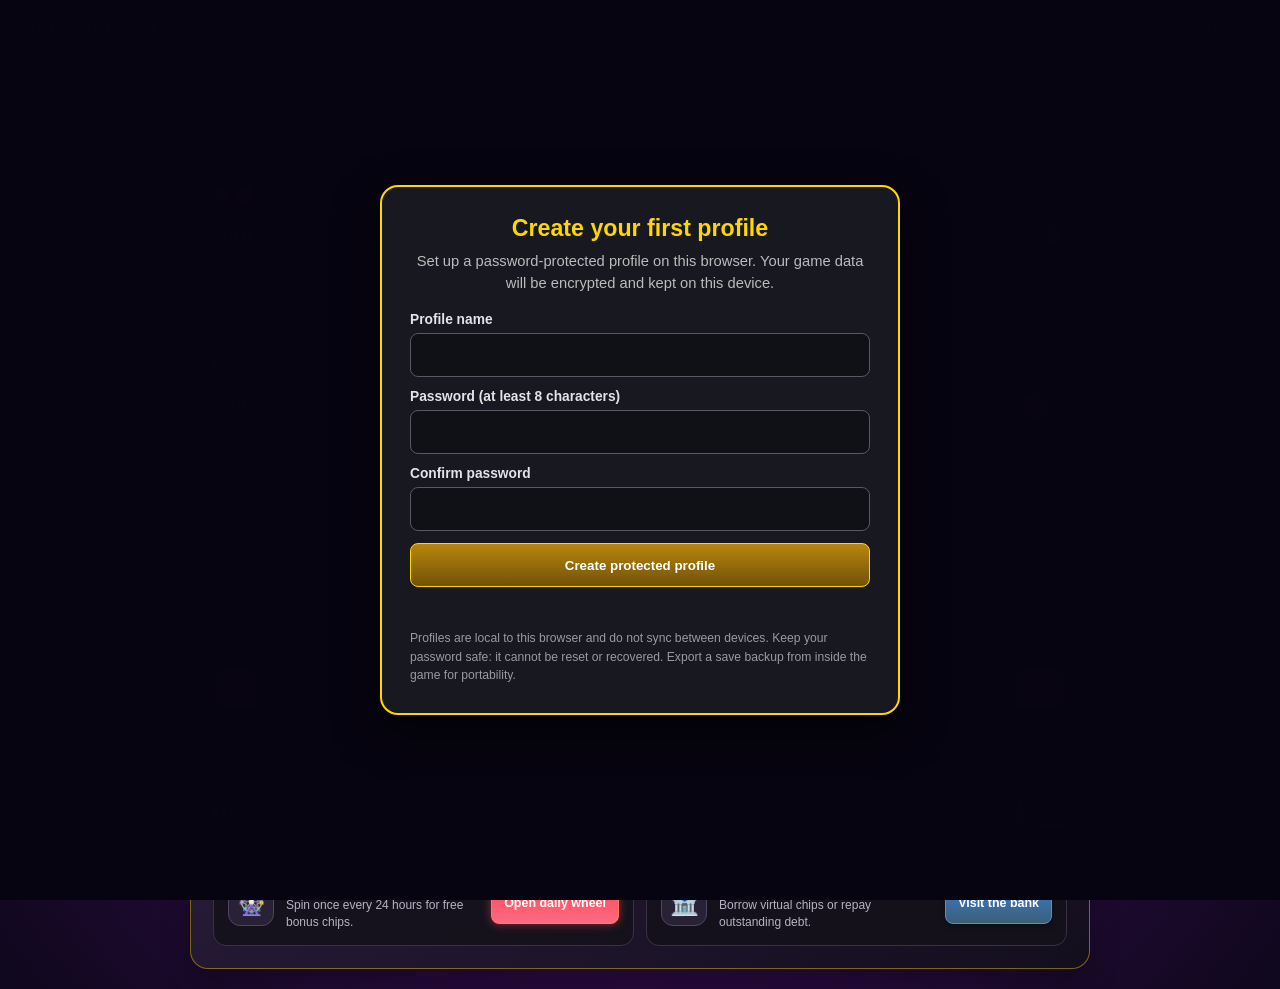
==== commit 851ecb34: "update" ====
--- a/index.html
+++ b/index.html
@@ -702,10 +702,11 @@
     </div>
     <button class="splash-skip" id="btn-skip-splash" type="button">Skip intro</button>
   </div>
-
-  <footer class="casino-footer">
-    <p class="version-corner" id="version-corner">Version 0.1.0</p>
+  
+  <footer class="version-badge">
+    <p class="version-badge-text">Version 0.1.0</p>
   </footer>
-
+  
+  
 </body>
 </html>
--- a/src/css/style.css
+++ b/src/css/style.css
@@ -1409,7 +1409,7 @@
   background:
     radial-gradient(ellipse at 50% 34%, rgba(105, 25, 125, 0.38), transparent 55%),
     linear-gradient(180deg, #100817 0%, #080510 100%);
-  //animation: splash-intro 8.6s ease-in-out both;
+  /*animation: splash-intro 8.6s ease-in-out both;*/
   object-fit: cover;
   /* Traces alpha transparency of the asset */
   filter: drop-shadow(0 0 0px rgba(99, 102, 241, 0));
@@ -1650,17 +1650,13 @@
   align-items: center;
 }
 
-.version-corner {
+.version-badge-text {
   position: fixed;
   bottom: 0;
   right: 0;
-  z-index: 5000;
-  opacity: 0.50;
-  padding: 6px 10px;
-  border-top-left-radius: 8px;
-  background: rgba(24, 18, 32, 0.68);
+  font-size: 0.65rem;
+  background-color: rgba(71, 66, 90, 0.70);
   color: var(--gold-primary);
-  font-size: 0.65rem;
 }
 
 /* Mobile overrides stack dense controls and shrink room padding without changing desktop structure. */
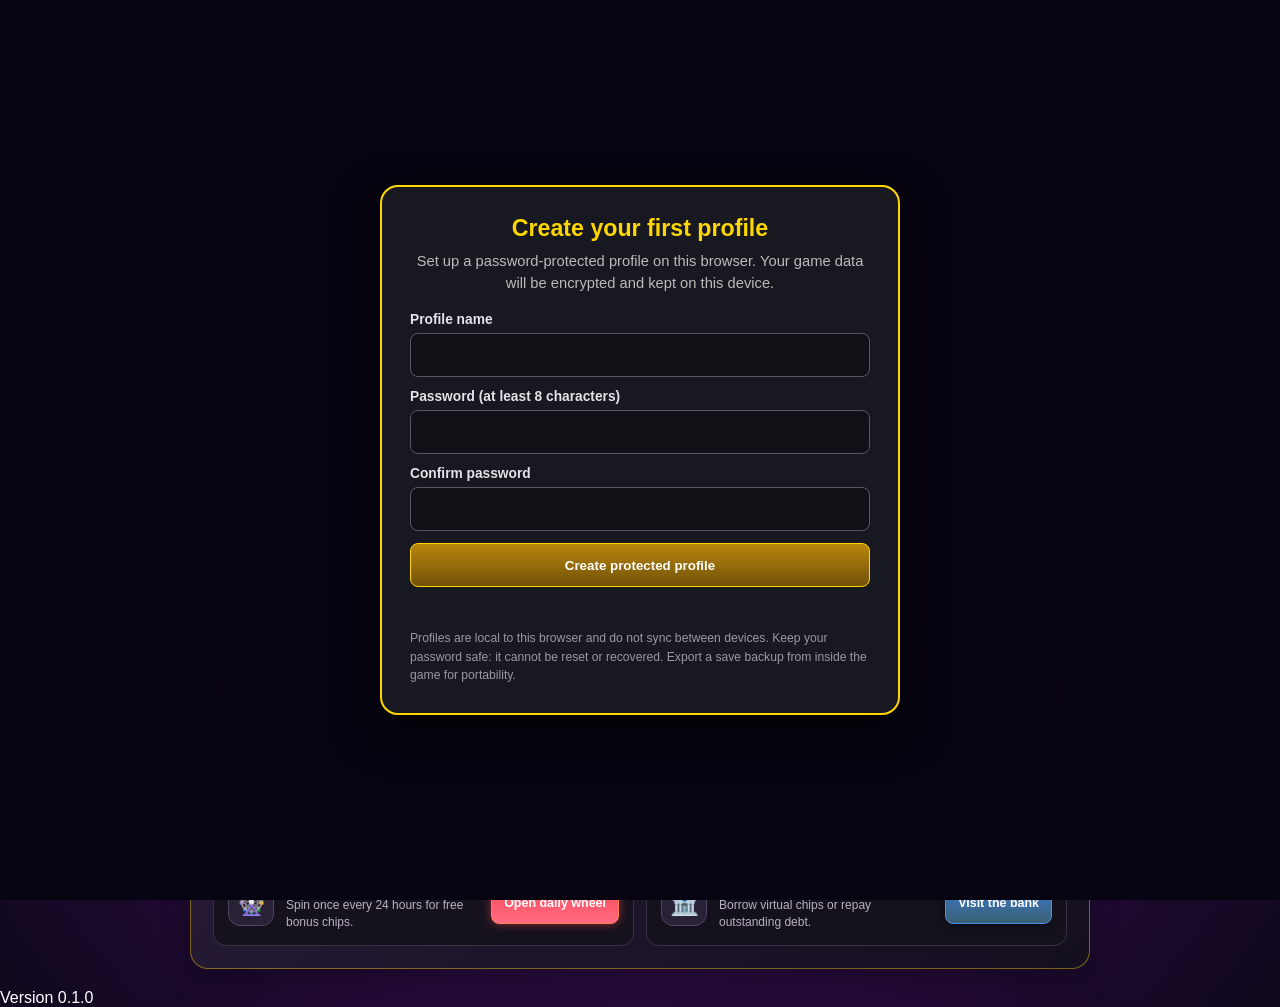
==== commit 0a83c1a5: "oops" ====
--- a/index.html
+++ b/index.html
@@ -6,7 +6,8 @@
   <meta name="viewport" content="width=device-width, initial-scale=1.0, maximum-scale=1.0, user-scalable=no">
   <title>S&S Casino Hub — Simulated Racing</title>
   <link rel="stylesheet" href="src/css/style.css?v=coin-room-20261018">
-  <script src="src/js/models.js?v=local-games-20261018" defer></script>
+  <link rel="stylesheet" href="src/css/style.css>
+  <script src="src/js/models.js" defer></script>
   <script src="src/js/local-save.js?v=local-games-20261018" defer></script>
   <script src="src/js/profiles.js?v=local-games-20261018" defer></script>
   <script src="src/js/race-engine.js?v=local-games-20261018" defer></script>
@@ -39,6 +40,9 @@
   <header class="global-bar">
     <div class="logo-area">
       <div class="logo-title">Sluts and Slots</div>
+      <div class="app-link-div">
+        <a class="app-link" href="https://github.com/GickiAnarchy/ss-casino/releases/download/v1.1/ss-casino.apk" target="_blank" rel="noopener noreferrer" download>HEY SAM!! Get the app here!!</a>
+      </div>
       <!-- Progressive Jackpot Ticker moved right under the title for compactness -->
       <div class="jackpot-ticker-container">
         <span class="jackpot-label">JACKPOT</span>
@@ -702,11 +706,10 @@
     </div>
     <button class="splash-skip" id="btn-skip-splash" type="button">Skip intro</button>
   </div>
-  
-  <footer class="version-badge">
-    <p class="version-badge-text">Version 0.1.0</p>
+
+  <footer class="casino-footer">
+    <p class="version-corner" id="version-corner">Version 0.1.0</p>
   </footer>
-  
-  
+
 </body>
 </html>
--- a/src/css/style.css
+++ b/src/css/style.css
@@ -116,6 +116,36 @@
   border: 1px solid #3d345a;
   padding: 4px 10px;
   border-radius: 10px;
+}
+
+.app-link {
+  text-align: center;
+  font-size: 18px;
+  animation: link-anim 4s infinite alternate;
+  transition: color 0.4s;
+}
+
+@keyframes link-anim{
+  0% {
+    transform: scale(1);
+    color: #FF3D3D;
+  }
+  20% {
+    color: #FFF83D;
+  }
+  40% {
+    transform: scale(0.8);
+    color: #3DFF7D;
+  }
+  60% {
+    color: #3D7BFF;
+  }
+  80% {
+    color: #AF3DFF;
+  }
+  100% {
+    transform: scale(1.4);
+  }
 }
 
 .level-badge {
@@ -1654,7 +1684,8 @@
   position: fixed;
   bottom: 0;
   right: 0;
-  font-size: 0.65rem;
+  z-index: 5000;
+  font-size: 0.75rem;
   background-color: rgba(71, 66, 90, 0.70);
   color: var(--gold-primary);
 }
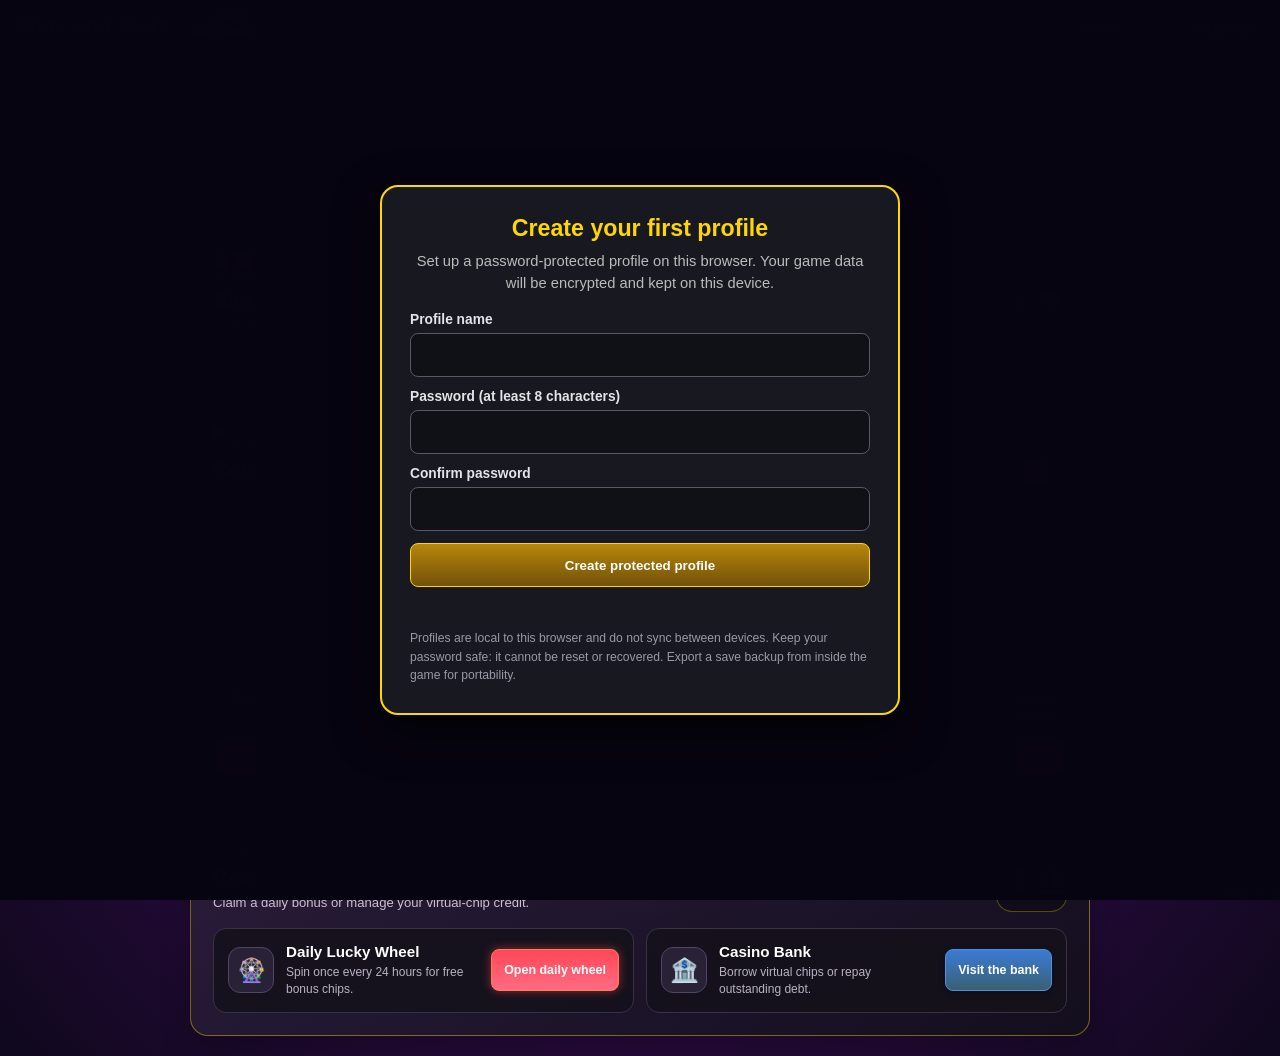
==== commit c454b882: "update" ====
--- a/index.html
+++ b/index.html
@@ -6,8 +6,7 @@
   <meta name="viewport" content="width=device-width, initial-scale=1.0, maximum-scale=1.0, user-scalable=no">
   <title>S&S Casino Hub — Simulated Racing</title>
   <link rel="stylesheet" href="src/css/style.css?v=coin-room-20261018">
-  <link rel="stylesheet" href="src/css/style.css>
-  <script src="src/js/models.js" defer></script>
+  <script src="src/js/models.js?v=local-games-20261018" defer></script>
   <script src="src/js/local-save.js?v=local-games-20261018" defer></script>
   <script src="src/js/profiles.js?v=local-games-20261018" defer></script>
   <script src="src/js/race-engine.js?v=local-games-20261018" defer></script>
@@ -40,9 +39,7 @@
   <header class="global-bar">
     <div class="logo-area">
       <div class="logo-title">Sluts and Slots</div>
-      <div class="app-link-div">
-        <a class="app-link" href="https://github.com/GickiAnarchy/ss-casino/releases/download/v1.1/ss-casino.apk" target="_blank" rel="noopener noreferrer" download>HEY SAM!! Get the app here!!</a>
-      </div>
+
       <!-- Progressive Jackpot Ticker moved right under the title for compactness -->
       <div class="jackpot-ticker-container">
         <span class="jackpot-label">JACKPOT</span>
@@ -67,6 +64,9 @@
         <span class="wallet-label">BALANCE</span>
           <span id="global-balance" class="wallet-amount">$100.00</span>
       </div>
+    </div>
+    <div class="app-link-div">
+      <a class="app-link" href="https://github.com/GickiAnarchy/ss-casino/releases/download/v1.1/ss-casino.apk" target="_blank" rel="noopener noreferrer" download>HEY SAM!! Get the app here!!</a>
     </div>
   </header>
 
@@ -706,10 +706,11 @@
     </div>
     <button class="splash-skip" id="btn-skip-splash" type="button">Skip intro</button>
   </div>
-
-  <footer class="casino-footer">
-    <p class="version-corner" id="version-corner">Version 0.1.0</p>
+  
+  <footer class="version-badge">
+    <p class="version-badge-text">Version 0.1.0</p>
   </footer>
-
+  
+  
 </body>
 </html>
--- a/src/css/style.css
+++ b/src/css/style.css
@@ -64,6 +64,62 @@
   z-index: 999;
 }
 
+.app-link-div {
+  width: 100%;
+  overflow: hidden;
+  position: relative;
+  white-space: nowrap;
+  background-color: #1a1a1a;
+  padding: 15px 0;
+}
+
+.app-link {
+  display: inline-block;
+  font-size: 18px;
+  /* Run the color animation AND the slide animation cleanly side-by-side */
+  animation: 
+    link-anim 7s infinite alternate, 
+    slideAcross 11s infinite linear;
+  transition: color 0.4s;
+}
+
+/* Moves smoothly across the screen while scaling at intervals */
+@keyframes slideAcross {
+  0% {
+    transform: translateX(-100%) scale(1);
+  }
+  25% {
+    transform: translateX(-25%) scale(0.8);
+  }
+  50% {
+    transform: translateX(25%) scale(1.3);
+  }
+  75% {
+    transform: translateX(75%) scale(0.9);
+  }
+  100% {
+    transform: translateX(100vw) scale(1.2);
+  }
+}
+
+@keyframes link-anim {
+  0%, 100% {
+    color: #FF3D3D;
+  }
+  20% {
+    color: #FFF83D;
+  }
+  40% {
+    color: #3DFF7D;
+  }
+  60% {
+    color: #3D7BFF;
+  }
+  80% {
+    color: #AF3DFF;
+  }
+}
+
 /* The flex header wraps instead of pushing the balance and settings controls off narrow screens. */
 .global-bar {
   background: var(--header-bg);
@@ -116,36 +172,6 @@
   border: 1px solid #3d345a;
   padding: 4px 10px;
   border-radius: 10px;
-}
-
-.app-link {
-  text-align: center;
-  font-size: 18px;
-  animation: link-anim 4s infinite alternate;
-  transition: color 0.4s;
-}
-
-@keyframes link-anim{
-  0% {
-    transform: scale(1);
-    color: #FF3D3D;
-  }
-  20% {
-    color: #FFF83D;
-  }
-  40% {
-    transform: scale(0.8);
-    color: #3DFF7D;
-  }
-  60% {
-    color: #3D7BFF;
-  }
-  80% {
-    color: #AF3DFF;
-  }
-  100% {
-    transform: scale(1.4);
-  }
 }
 
 .level-badge {
@@ -1684,8 +1710,7 @@
   position: fixed;
   bottom: 0;
   right: 0;
-  z-index: 5000;
-  font-size: 0.75rem;
+  font-size: 0.65rem;
   background-color: rgba(71, 66, 90, 0.70);
   color: var(--gold-primary);
 }
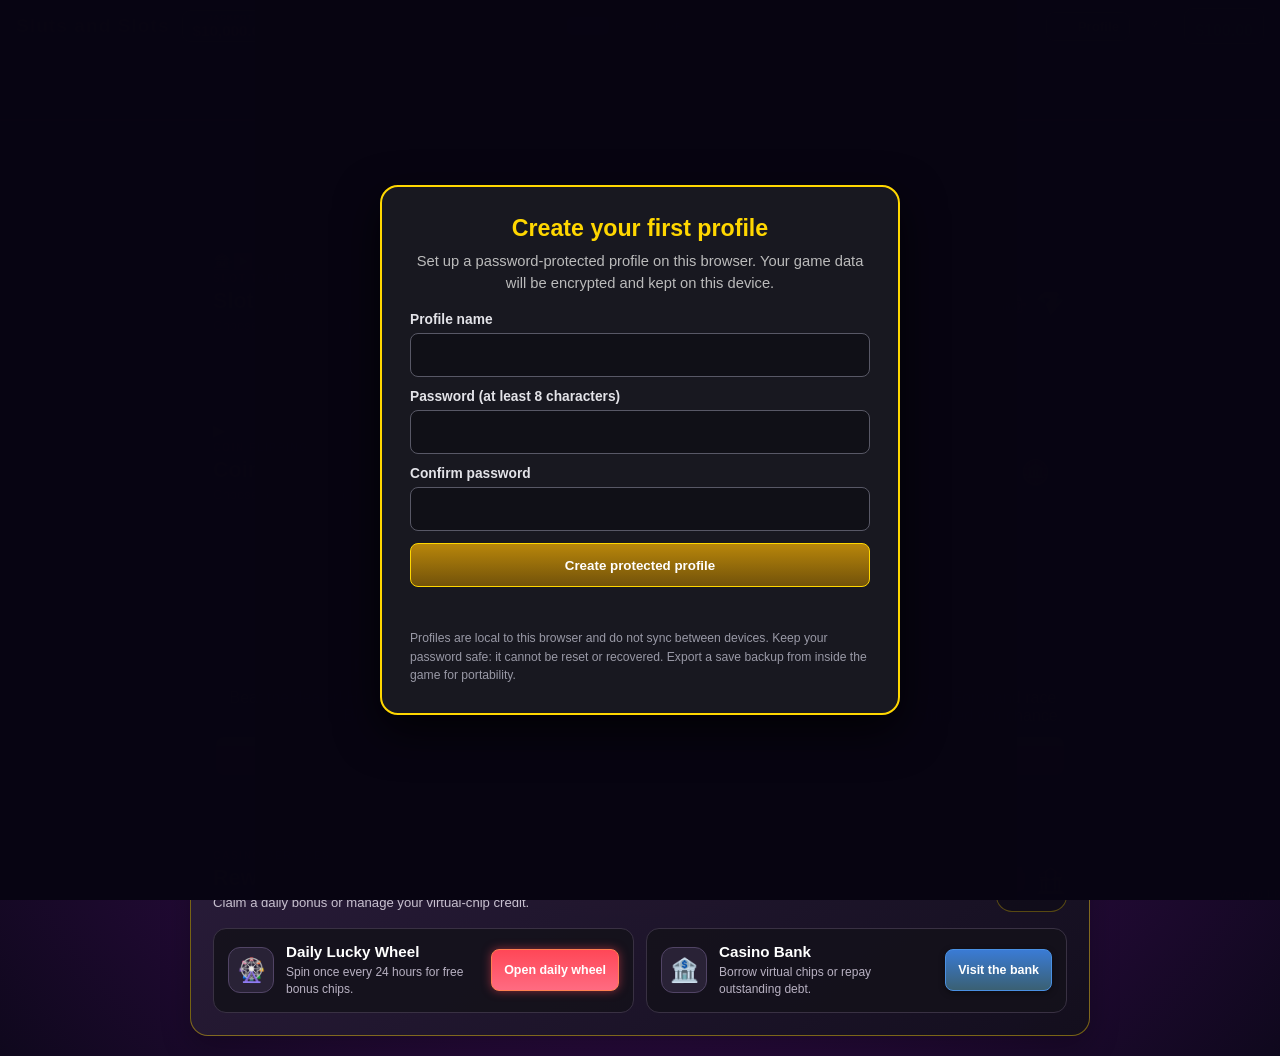
==== commit 8e079766: "update" ====
--- a/index.html
+++ b/index.html
@@ -66,7 +66,8 @@
       </div>
     </div>
     <div class="app-link-div">
-      <a class="app-link" href="https://github.com/GickiAnarchy/ss-casino/releases/download/v1.1/ss-casino.apk" target="_blank" rel="noopener noreferrer" download>HEY SAM!! Get the app here!!</a>
+      <a class="app-link" href="https://www.youtube.com/mindofmagick" target="_blank" rel="noopener noreferrer">Did you get the app, Sam?</a>
+      <!-- <a class="app-link" href="https://github.com/GickiAnarchy/ss-casino/releases/download/v1.1/ss-casino.apk" target="_blank" rel="noopener noreferrer" download>HEY SAM!! Get the app here!!</a> -->
     </div>
   </header>
 
--- a/src/css/style.css
+++ b/src/css/style.css
@@ -69,36 +69,50 @@
   overflow: hidden;
   position: relative;
   white-space: nowrap;
-  background-color: #1a1a1a;
+  background-color: var(--header-bg);
+  justify-content: center;
+  align-items: center;
   padding: 15px 0;
+  text-align: center;
 }
 
 .app-link {
   display: inline-block;
+  text-align: center;
   font-size: 18px;
   /* Run the color animation AND the slide animation cleanly side-by-side */
   animation: 
-    link-anim 7s infinite alternate, 
-    slideAcross 11s infinite linear;
+    link-anim 5s infinite alternate,
+    zoomies 16s infinite ease-in-out forwards 2s;
+    /*slideAcross 12s infinite linear;*/
   transition: color 0.4s;
+}
+
+@keyframes zoomies {
+  0% {
+    transform: scale(0);
+    opacity: 0;
+  }
+  35%, 75% {
+    transform: scale(1);
+    opacity: 1;
+  }
+  100% {
+    transform: scale(15.0);
+    opacity: 0;
+  }
 }
 
 /* Moves smoothly across the screen while scaling at intervals */
 @keyframes slideAcross {
   0% {
-    transform: translateX(-100%) scale(1);
-  }
-  25% {
-    transform: translateX(-25%) scale(0.8);
+    transform: translateX(-100%) scale(0.4);
   }
   50% {
-    transform: translateX(25%) scale(1.3);
-  }
-  75% {
-    transform: translateX(75%) scale(0.9);
+    transform: translateX(25%) scale(1);
   }
   100% {
-    transform: translateX(100vw) scale(1.2);
+    transform: translateX(100vw) scale(0.4);
   }
 }
 
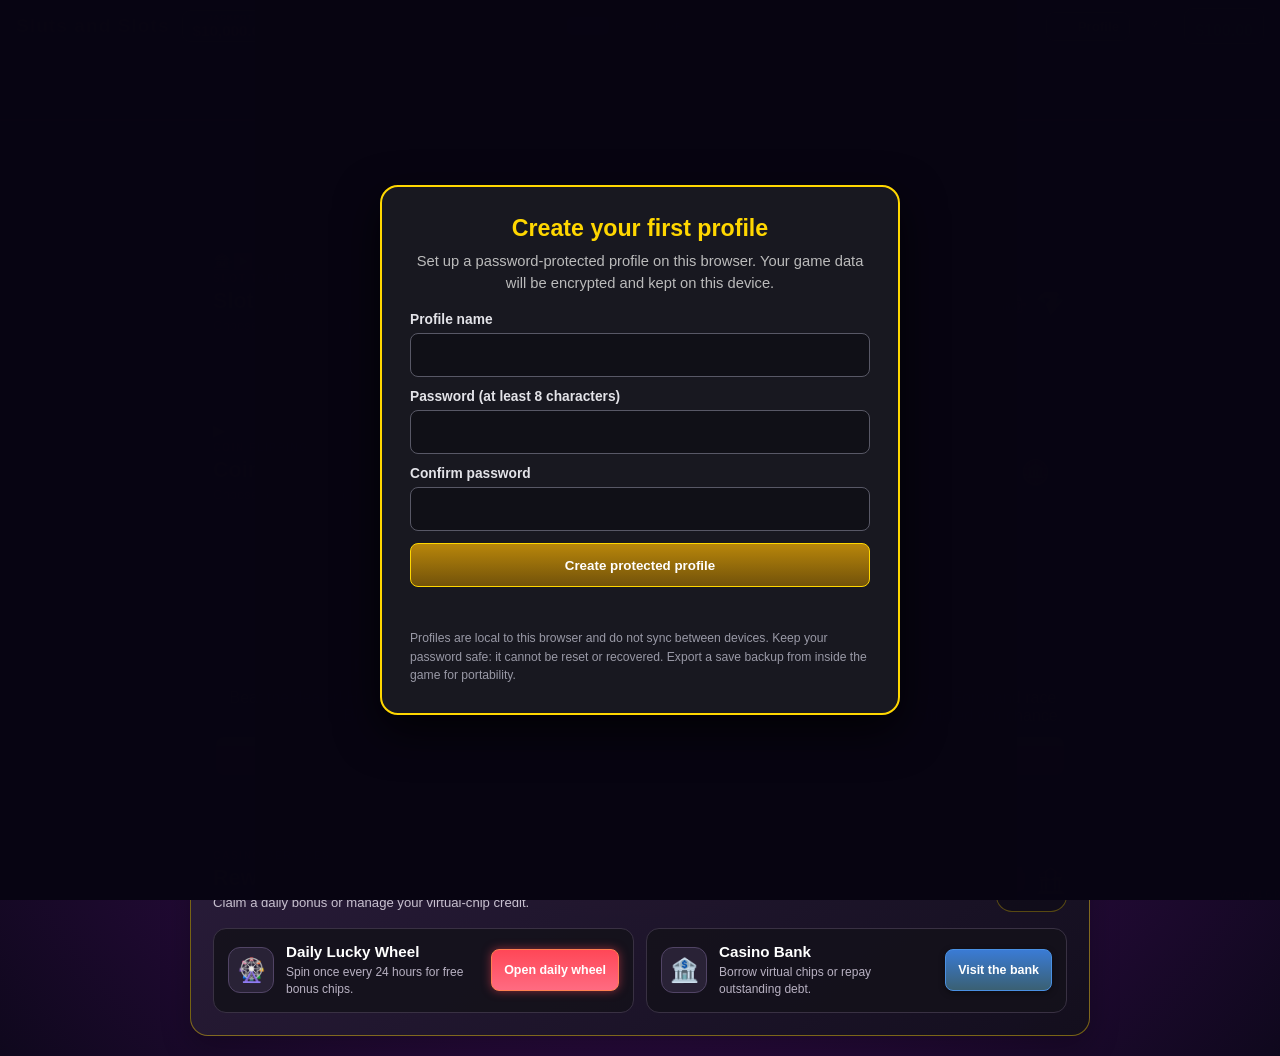
==== commit 7030ce73: "update" ====
--- a/index.html
+++ b/index.html
@@ -709,7 +709,7 @@
   </div>
   
   <footer class="version-badge">
-    <p class="version-badge-text">Version 0.1.0</p>
+    <p class="version-badge-text">Version 1.6.0</p>
   </footer>
   
   
--- a/src/css/style.css
+++ b/src/css/style.css
@@ -1483,7 +1483,7 @@
   object-fit: cover;
   /* Traces alpha transparency of the asset */
   filter: drop-shadow(0 0 0px rgba(99, 102, 241, 0));
-  animation: ambientGlow 7.5s ease-in-out alternate;
+  animation: ambientGlow 3.5s ease-in-out alternate;
 }
 
 .splash-logo {
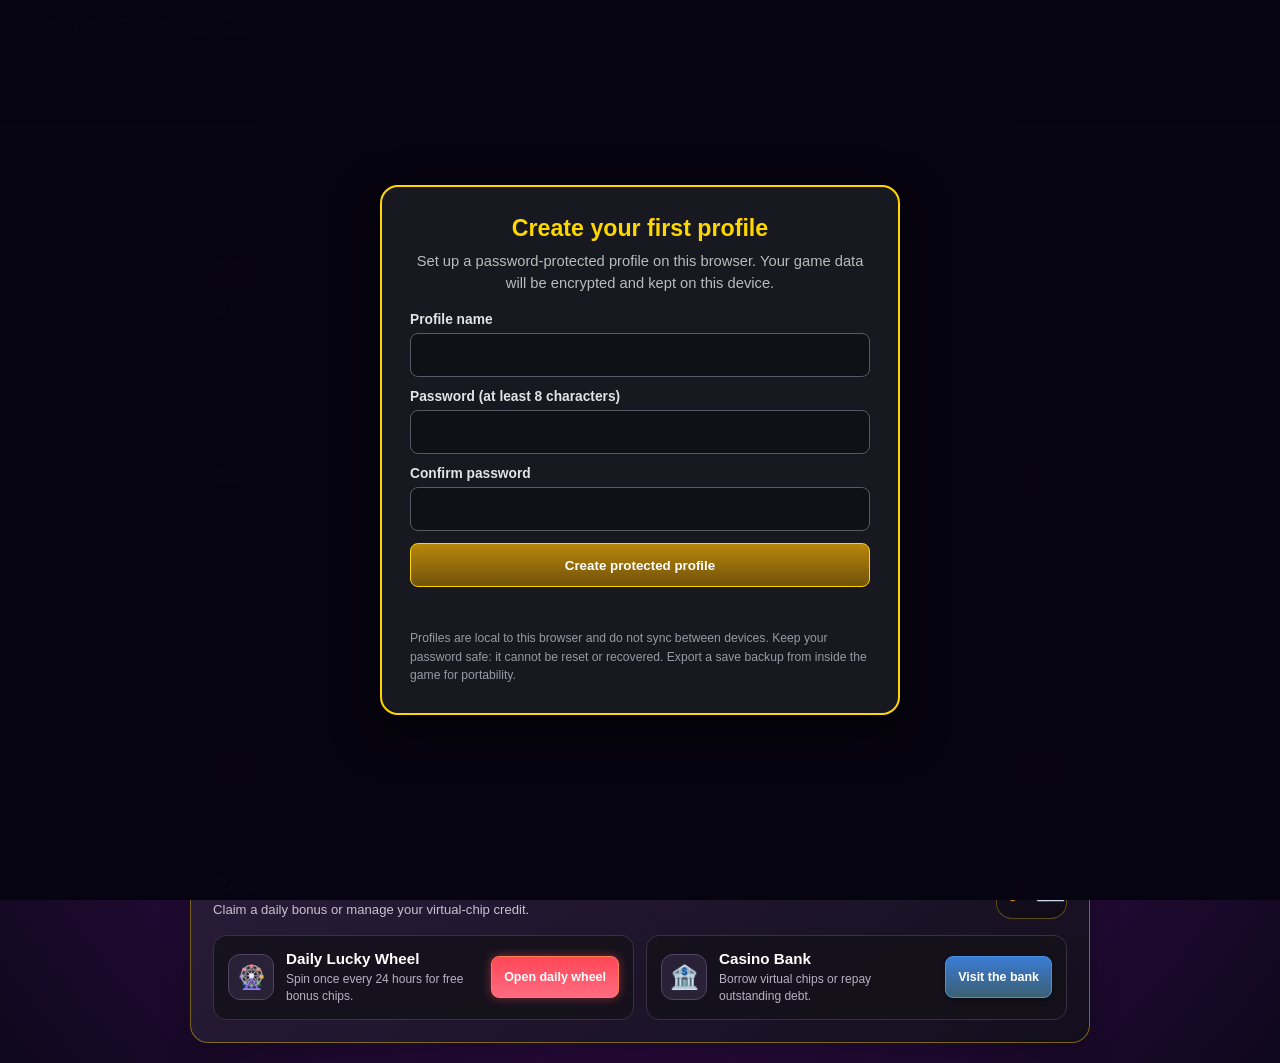
==== commit 330f660e: "v1.7.5" ====
--- a/index.html
+++ b/index.html
@@ -709,9 +709,8 @@
   </div>
   
   <footer class="version-badge">
-    <p class="version-badge-text">Version 1.6.0</p>
+    <p class="version-badge-text">Version 1.7.5</p>
   </footer>
-  
-  
+    
 </body>
 </html>
--- a/src/css/style.css
+++ b/src/css/style.css
@@ -79,13 +79,17 @@
 .app-link {
   display: inline-block;
   text-align: center;
-  font-size: 18px;
+  font-size: 24px;
   /* Run the color animation AND the slide animation cleanly side-by-side */
   animation: 
     link-anim 5s infinite alternate,
-    zoomies 16s infinite ease-in-out forwards 2s;
-    /*slideAcross 12s infinite linear;*/
+    slideAcross 18s infinite linear;
+  animation-play-state: running;
   transition: color 0.4s;
+}
+
+.app-link:hover {
+  animation-play-state: paused;
 }
 
 @keyframes zoomies {
@@ -106,13 +110,10 @@
 /* Moves smoothly across the screen while scaling at intervals */
 @keyframes slideAcross {
   0% {
-    transform: translateX(-100%) scale(0.4);
-  }
-  50% {
-    transform: translateX(25%) scale(1);
+    transform: translateX(-125vh) scale(1);
   }
   100% {
-    transform: translateX(100vw) scale(0.4);
+    transform: translateX(125vh) scale(1.15);
   }
 }
 
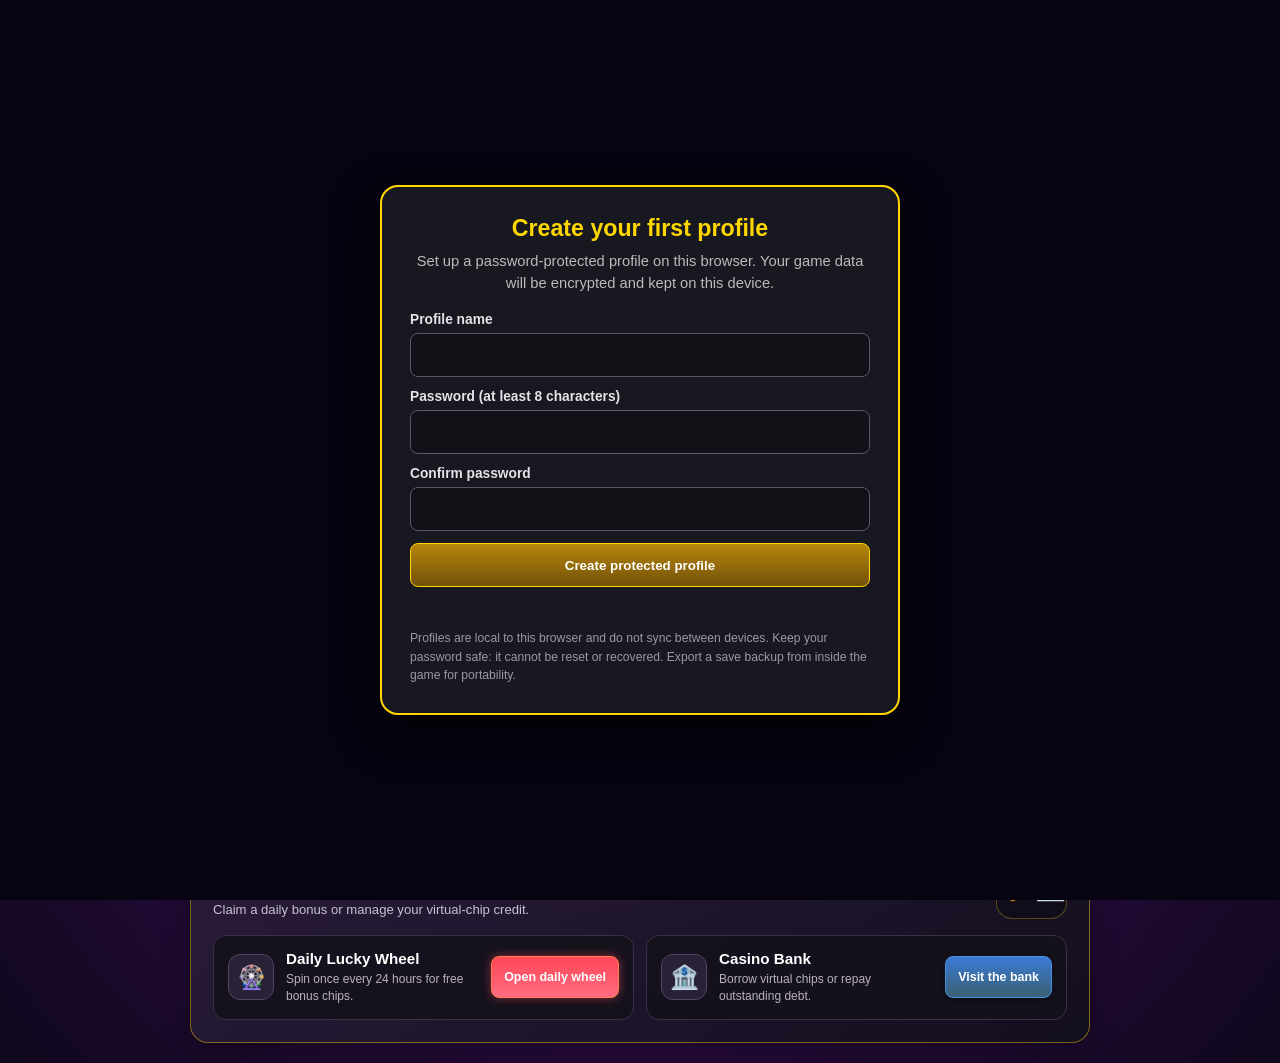
==== commit 976822e2: "update" ====
--- a/index.html
+++ b/index.html
@@ -66,7 +66,7 @@
       </div>
     </div>
     <div class="app-link-div">
-      <a class="app-link" href="https://www.youtube.com/mindofmagick" target="_blank" rel="noopener noreferrer">Did you get the app, Sam?</a>
+      <a class="app-link" href="https://github.com/GickiAnarchy/ss-casino/releases/download/v1.8.0/sscasino.apk" target="_blank" rel="noopener noreferrer">Get the newest app here!</a>
       <!-- <a class="app-link" href="https://github.com/GickiAnarchy/ss-casino/releases/download/v1.1/ss-casino.apk" target="_blank" rel="noopener noreferrer" download>HEY SAM!! Get the app here!!</a> -->
     </div>
   </header>
--- a/src/css/style.css
+++ b/src/css/style.css
@@ -110,10 +110,13 @@
 /* Moves smoothly across the screen while scaling at intervals */
 @keyframes slideAcross {
   0% {
-    transform: translateX(-125vh) scale(1);
+    transform: translateX(-125vh) scale(0.7);
+  }
+  38%, 78% {
+    transform: translateX(0vh) scale(1);
   }
   100% {
-    transform: translateX(125vh) scale(1.15);
+    transform: translateX(125vh) scale(0.7);
   }
 }
 
